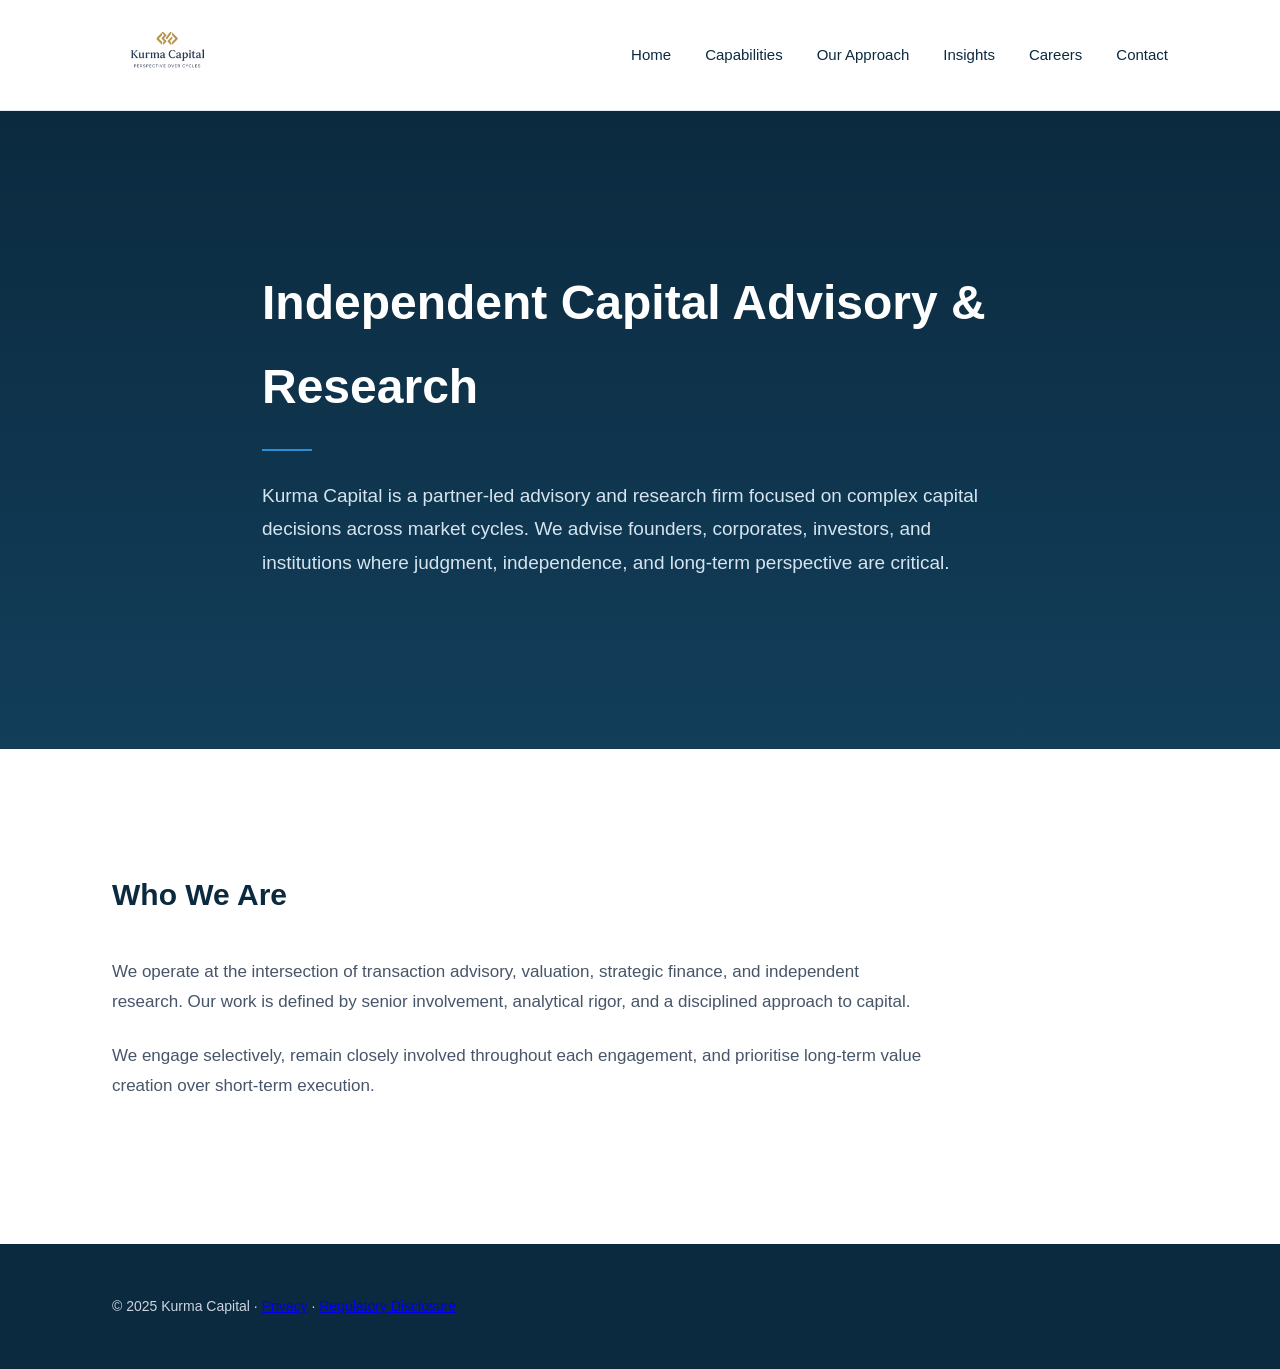
==== index.html @ 55369124 "Update index.html" ====
<!DOCTYPE html>
<html lang="en">
<head>
  <meta charset="UTF-8">
  <title>Kurma Capital | Perspective Over Cycles</title>
  <meta name="viewport" content="width=device-width, initial-scale=1">
  <meta name="description" content="Kurma Capital is an independent capital advisory and research firm focused on complex transactions, valuation, and long-term capital decisions.">
  <link rel="stylesheet" href="style-ib-blue.css">
</head>
<body>

<header>
  <div class="container navbar">
    <div class="logo">
      <img src="logo-primary.png" alt="Kurma Capital">
    </div>
    <nav>
      <a href="index.html">Home</a>
      <a href="capabilities.html">Capabilities</a>
      <a href="approach.html">Our Approach</a>
      <a href="insights.html">Insights</a>
      <a href="careers.html">Careers</a>
      <a href="contact.html">Contact</a>
    </nav>
  </div>
</header>

<section class="hero">
  <div class="container hero-inner">
    <h1>Independent Capital Advisory & Research</h1>
    <p>
      Kurma Capital is a partner-led advisory and research firm focused on complex
      capital decisions across market cycles. We advise founders, corporates,
      investors, and institutions where judgment, independence, and long-term
      perspective are critical.
    </p>
  </div>
</section>

<section>
  <div class="container">
    <h2 class="section-title">Who We Are</h2>
    <p class="section-text">
      We operate at the intersection of transaction advisory, valuation,
      strategic finance, and independent research. Our work is defined by senior
      involvement, analytical rigor, and a disciplined approach to capital.
    </p>
    <p class="section-text">
      We engage selectively, remain closely involved throughout each engagement,
      and prioritise long-term value creation over short-term execution.
    </p>
  </div>
</section>

<footer>
  <div class="container">
    © 2025 Kurma Capital · <a href="privacy.html">Privacy</a> ·
    <a href="regulatory.html">Regulatory Disclosure</a>
  </div>
</footer>

</body>
</html>
---- style-ib-blue.css ----
* {
  margin: 0;
  padding: 0;
  box-sizing: border-box;
}

:root {
  --navy: #0B2A3F;
  --navy-deep: #123E5A;
  --accent: #2C8FD6;
  --ink: #0F172A;
  --muted: #475569;
  --border: #E2E8F0;
  --white: #FFFFFF;
}

body {
  font-family: Inter, -apple-system, BlinkMacSystemFont, "Segoe UI", Arial, sans-serif;
  background: var(--white);
  color: var(--ink);
  line-height: 1.75;
  font-size: 16px;
}

.container {
  max-width: 1120px;
  margin: 0 auto;
  padding: 0 32px;
}

/* Header */
header {
  background: var(--white);
  border-bottom: 1px solid var(--border);
}

.navbar {
  display: flex;
  align-items: center;
  height: 110px;
}

.logo img {
  height: 64px;
  width: auto;
}

nav {
  margin-left: auto;
  display: flex;
  gap: 34px;
}

nav a {
  font-size: 15px;
  font-weight: 500;
  color: var(--navy);
  text-decoration: none;
}

nav a:hover {
  color: var(--accent);
}

/* Hero */
.hero {
  background: linear-gradient(180deg, var(--navy) 0%, var(--navy-deep) 100%);
  padding: 150px 0 170px;
}

.hero-inner {
  max-width: 820px;
}

.hero h1 {
  font-size: 48px;
  font-weight: 600;
  color: #fff;
  margin-bottom: 28px;
}

.hero h1::after {
  content: "";
  display: block;
  width: 50px;
  height: 2px;
  background: var(--accent);
  margin-top: 20px;
}

.hero p {
  font-size: 19px;
  color: #D6E4F0;
}

/* Sections */
section {
  padding: 120px 0;
}

.section-title {
  font-size: 30px;
  font-weight: 600;
  margin-bottom: 36px;
  color: var(--navy);
}

.section-text {
  max-width: 820px;
  font-size: 17px;
  color: var(--muted);
  margin-bottom: 24px;
}

/* Lists */
ul {
  margin: 20px 0 30px 20px;
}

li {
  margin-bottom: 10px;
  color: var(--muted);
}

/* Footer */
footer {
  background: var(--navy);
  color: #CBD5E1;
  padding: 50px 0;
  font-size: 14px;
}
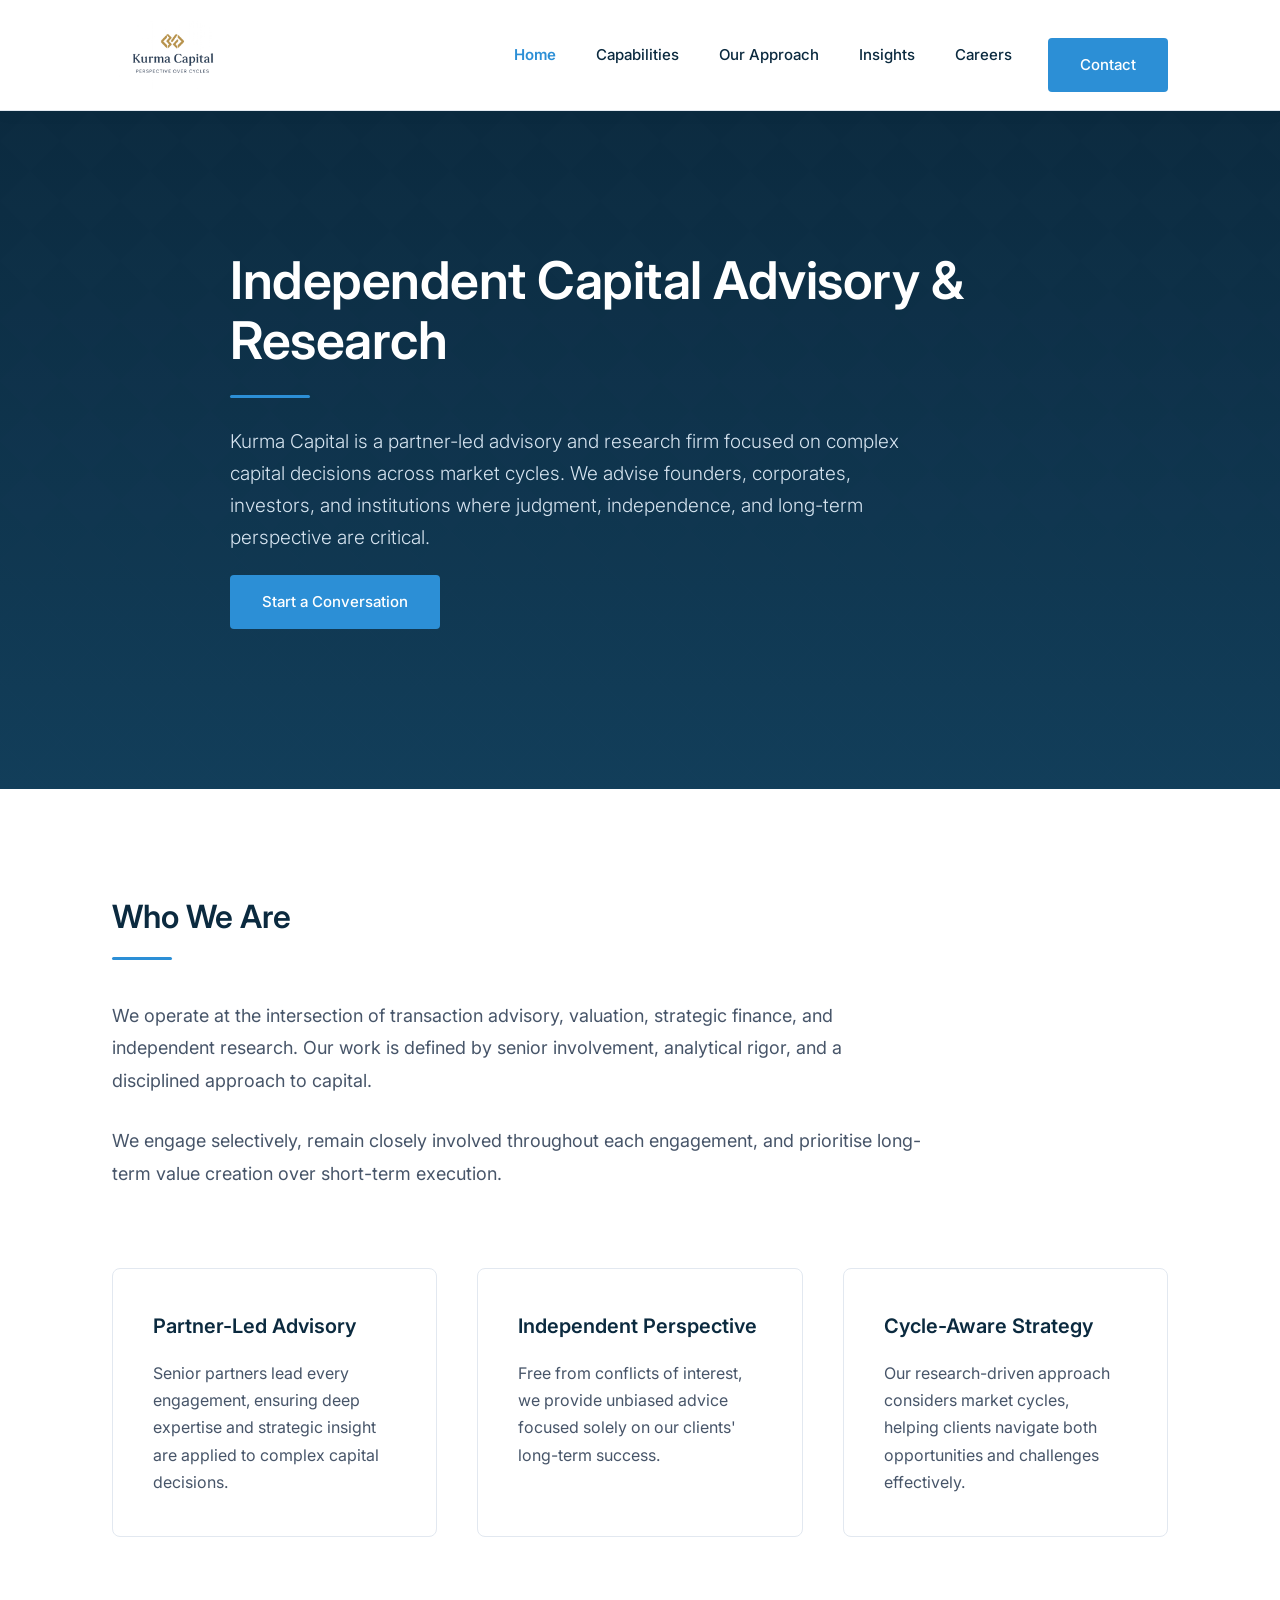
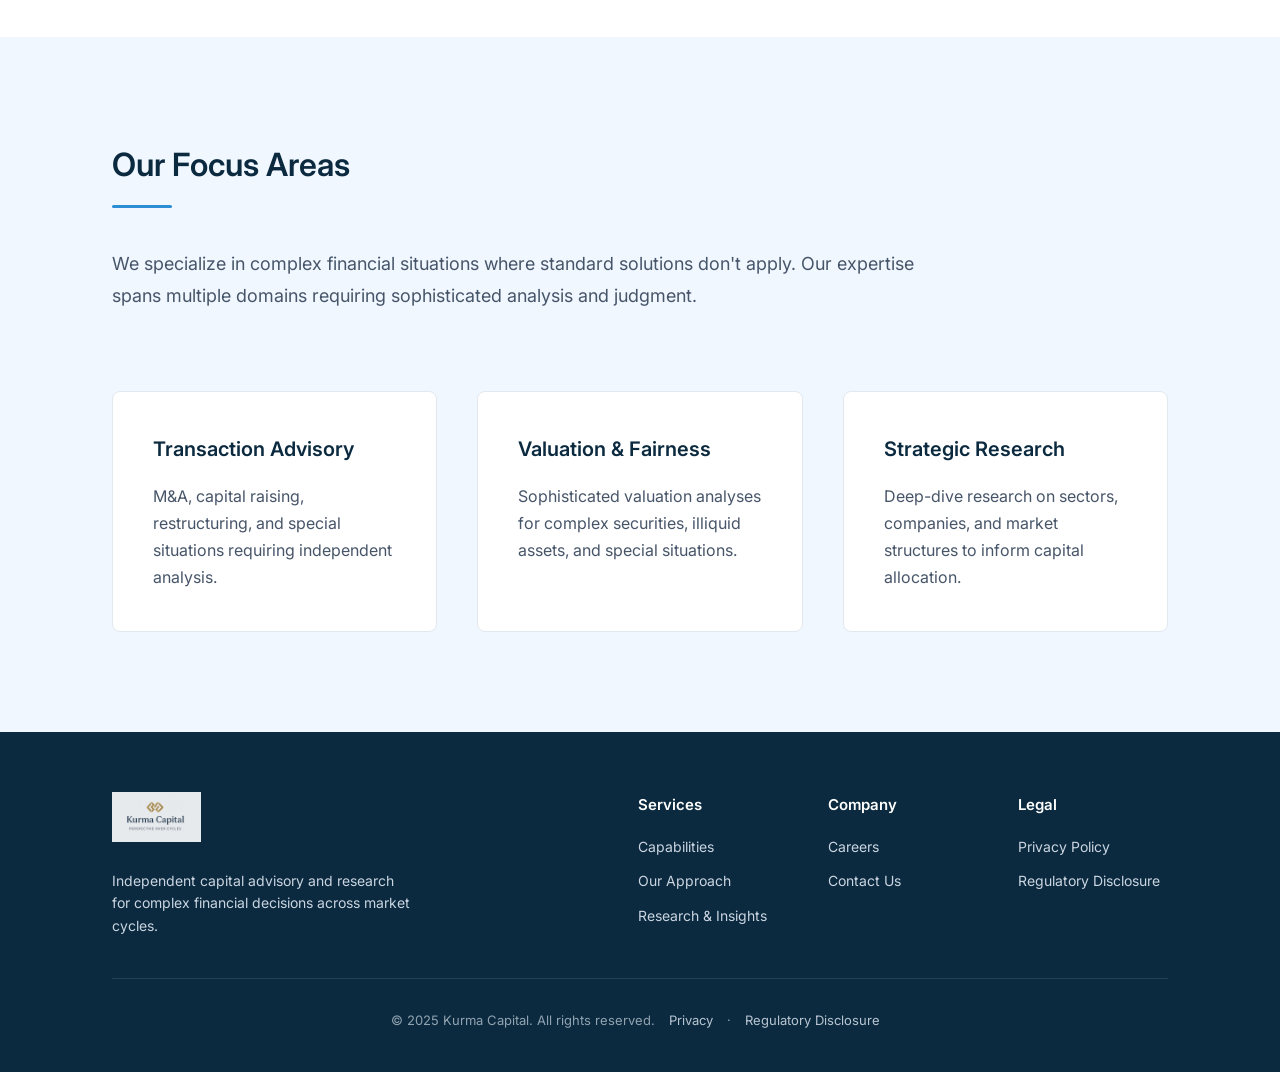
==== commit 6af8ee4e: "Update index.html" ====
--- a/index.html
+++ b/index.html
@@ -6,34 +6,42 @@
   <meta name="viewport" content="width=device-width, initial-scale=1">
   <meta name="description" content="Kurma Capital is an independent capital advisory and research firm focused on complex transactions, valuation, and long-term capital decisions.">
   <link rel="stylesheet" href="style-ib-blue.css">
+  <link rel="preconnect" href="https://fonts.googleapis.com">
+  <link rel="preconnect" href="https://fonts.gstatic.com" crossorigin>
+  <link href="https://fonts.googleapis.com/css2?family=Inter:wght@300;400;500;600;700&display=swap" rel="stylesheet">
 </head>
 <body>
 
 <header>
-  <div class="container navbar">
-    <div class="logo">
-      <img src="logo-primary.png" alt="Kurma Capital">
+  <div class="container">
+    <div class="navbar">
+      <div class="logo">
+        <img src="logo-primary.png" alt="Kurma Capital">
+      </div>
+      <nav>
+        <a href="index.html">Home</a>
+        <a href="capabilities.html">Capabilities</a>
+        <a href="approach.html">Our Approach</a>
+        <a href="insights.html">Insights</a>
+        <a href="careers.html">Careers</a>
+        <a href="contact.html" class="cta-button">Contact</a>
+      </nav>
     </div>
-    <nav>
-      <a href="index.html">Home</a>
-      <a href="capabilities.html">Capabilities</a>
-      <a href="approach.html">Our Approach</a>
-      <a href="insights.html">Insights</a>
-      <a href="careers.html">Careers</a>
-      <a href="contact.html">Contact</a>
-    </nav>
   </div>
 </header>
 
 <section class="hero">
-  <div class="container hero-inner">
-    <h1>Independent Capital Advisory & Research</h1>
-    <p>
-      Kurma Capital is a partner-led advisory and research firm focused on complex
-      capital decisions across market cycles. We advise founders, corporates,
-      investors, and institutions where judgment, independence, and long-term
-      perspective are critical.
-    </p>
+  <div class="container">
+    <div class="hero-inner">
+      <h1>Independent Capital Advisory & Research</h1>
+      <p>
+        Kurma Capital is a partner-led advisory and research firm focused on complex
+        capital decisions across market cycles. We advise founders, corporates,
+        investors, and institutions where judgment, independence, and long-term
+        perspective are critical.
+      </p>
+      <a href="contact.html" class="cta-button">Start a Conversation</a>
+    </div>
   </div>
 </section>
 
@@ -49,13 +57,90 @@
       We engage selectively, remain closely involved throughout each engagement,
       and prioritise long-term value creation over short-term execution.
     </p>
+    
+    <div class="who-we-are-grid">
+      <div class="who-card">
+        <h3>Partner-Led Advisory</h3>
+        <p>Senior partners lead every engagement, ensuring deep expertise and strategic insight are applied to complex capital decisions.</p>
+      </div>
+      
+      <div class="who-card">
+        <h3>Independent Perspective</h3>
+        <p>Free from conflicts of interest, we provide unbiased advice focused solely on our clients' long-term success.</p>
+      </div>
+      
+      <div class="who-card">
+        <h3>Cycle-Aware Strategy</h3>
+        <p>Our research-driven approach considers market cycles, helping clients navigate both opportunities and challenges effectively.</p>
+      </div>
+    </div>
+  </div>
+</section>
+
+<section>
+  <div class="container">
+    <h2 class="section-title">Our Focus Areas</h2>
+    <p class="section-text">
+      We specialize in complex financial situations where standard solutions don't apply. 
+      Our expertise spans multiple domains requiring sophisticated analysis and judgment.
+    </p>
+    
+    <div class="who-we-are-grid">
+      <div class="who-card">
+        <h3>Transaction Advisory</h3>
+        <p>M&A, capital raising, restructuring, and special situations requiring independent analysis.</p>
+      </div>
+      
+      <div class="who-card">
+        <h3>Valuation & Fairness</h3>
+        <p>Sophisticated valuation analyses for complex securities, illiquid assets, and special situations.</p>
+      </div>
+      
+      <div class="who-card">
+        <h3>Strategic Research</h3>
+        <p>Deep-dive research on sectors, companies, and market structures to inform capital allocation.</p>
+      </div>
+    </div>
   </div>
 </section>
 
 <footer>
   <div class="container">
-    © 2025 Kurma Capital · <a href="privacy.html">Privacy</a> ·
-    <a href="regulatory.html">Regulatory Disclosure</a>
+    <div class="footer-main">
+      <div>
+        <img src="logo-primary.png" alt="Kurma Capital" class="footer-logo">
+        <p style="color: #CBD5E1; max-width: 300px; font-size: 14px; line-height: 1.6;">
+          Independent capital advisory and research for complex financial decisions across market cycles.
+        </p>
+      </div>
+      
+      <div class="footer-links">
+        <div class="footer-column">
+          <h4>Services</h4>
+          <a href="capabilities.html">Capabilities</a>
+          <a href="approach.html">Our Approach</a>
+          <a href="insights.html">Research & Insights</a>
+        </div>
+        
+        <div class="footer-column">
+          <h4>Company</h4>
+          <a href="careers.html">Careers</a>
+          <a href="contact.html">Contact Us</a>
+        </div>
+        
+        <div class="footer-column">
+          <h4>Legal</h4>
+          <a href="privacy.html">Privacy Policy</a>
+          <a href="regulatory.html">Regulatory Disclosure</a>
+        </div>
+      </div>
+    </div>
+    
+    <div class="footer-bottom">
+      © 2025 Kurma Capital. All rights reserved. 
+      <a href="privacy.html">Privacy</a> ·
+      <a href="regulatory.html">Regulatory Disclosure</a>
+    </div>
   </div>
 </footer>
 
--- a/style-ib-blue.css
+++ b/style-ib-blue.css
@@ -12,6 +12,7 @@
   --muted: #475569;
   --border: #E2E8F0;
   --white: #FFFFFF;
+  --light-blue: #F0F7FF;
 }
 
 body {
@@ -20,35 +21,63 @@
   color: var(--ink);
   line-height: 1.75;
   font-size: 16px;
-}
-
+  min-height: 100vh;
+  display: flex;
+  flex-direction: column;
+}
+
+/* FIXED: Main container alignment */
 .container {
   max-width: 1120px;
   margin: 0 auto;
   padding: 0 32px;
-}
-
-/* Header */
+  width: 100%;
+}
+
+/* FIXED: Header with proper alignment */
 header {
   background: var(--white);
   border-bottom: 1px solid var(--border);
+  position: sticky;
+  top: 0;
+  z-index: 100;
+  box-shadow: 0 2px 15px rgba(11, 42, 63, 0.05);
 }
 
 .navbar {
   display: flex;
   align-items: center;
+  justify-content: space-between;
   height: 110px;
+  width: 100%;
+  gap: 30px;
+}
+
+/* FIXED: Logo size - made larger and centered */
+.logo {
+  display: flex;
+  align-items: center;
 }
 
 .logo img {
-  height: 64px;
+  height: 70px; /* Increased from 64px */
   width: auto;
-}
-
+  max-width: 250px;
+  display: block;
+  transition: transform 0.3s ease;
+}
+
+.logo img:hover {
+  transform: scale(1.03);
+}
+
+/* FIXED: Navigation alignment */
 nav {
-  margin-left: auto;
-  display: flex;
-  gap: 34px;
+  display: flex;
+  align-items: center;
+  gap: 32px;
+  flex-wrap: wrap;
+  justify-content: flex-end;
 }
 
 nav a {
@@ -56,76 +85,348 @@
   font-weight: 500;
   color: var(--navy);
   text-decoration: none;
+  position: relative;
+  padding: 8px 4px;
+  white-space: nowrap;
+  transition: color 0.3s ease;
 }
 
 nav a:hover {
   color: var(--accent);
 }
 
-/* Hero */
+/* Professional underline effect */
+nav a::after {
+  content: '';
+  position: absolute;
+  width: 0;
+  height: 2px;
+  bottom: 0;
+  left: 0;
+  background-color: var(--accent);
+  transition: width 0.3s cubic-bezier(0.4, 0, 0.2, 1);
+}
+
+nav a:hover::after {
+  width: 100%;
+}
+
+/* Highlight current page */
+nav a[href="index.html"] {
+  color: var(--accent);
+  font-weight: 600;
+}
+
+/* FIXED: Hero section with better alignment */
 .hero {
   background: linear-gradient(180deg, var(--navy) 0%, var(--navy-deep) 100%);
-  padding: 150px 0 170px;
+  padding: 140px 0 160px;
+  display: flex;
+  align-items: center;
+  position: relative;
+  overflow: hidden;
+}
+
+.hero::before {
+  content: '';
+  position: absolute;
+  top: 0;
+  left: 0;
+  right: 0;
+  bottom: 0;
+  background: url('data:image/svg+xml,<svg width="60" height="60" viewBox="0 0 60 60" xmlns="http://www.w3.org/2000/svg"><path d="M0 0h60v60H0z" fill="none"/><path d="M30 0l30 30-30 30L0 30z" fill="%23123E5A" fill-opacity="0.03"/></svg>');
 }
 
 .hero-inner {
   max-width: 820px;
+  width: 100%;
+  margin: 0 auto;
+  position: relative;
+  z-index: 1;
 }
 
 .hero h1 {
-  font-size: 48px;
+  font-size: 52px;
   font-weight: 600;
   color: #fff;
   margin-bottom: 28px;
+  line-height: 1.15;
+  letter-spacing: -0.5px;
 }
 
 .hero h1::after {
   content: "";
   display: block;
-  width: 50px;
-  height: 2px;
+  width: 80px;
+  height: 3px;
   background: var(--accent);
-  margin-top: 20px;
+  margin-top: 24px;
+  border-radius: 2px;
 }
 
 .hero p {
   font-size: 19px;
   color: #D6E4F0;
-}
-
-/* Sections */
+  max-width: 700px;
+  line-height: 1.7;
+  font-weight: 300;
+}
+
+/* FIXED: Main content sections */
 section {
-  padding: 120px 0;
+  padding: 100px 0;
+  width: 100%;
+}
+
+section:nth-child(even) {
+  background-color: var(--light-blue);
+}
+
+section > .container {
+  display: flex;
+  flex-direction: column;
 }
 
 .section-title {
-  font-size: 30px;
+  font-size: 32px;
   font-weight: 600;
-  margin-bottom: 36px;
+  margin-bottom: 40px;
   color: var(--navy);
+  width: 100%;
+  position: relative;
+  padding-bottom: 15px;
+}
+
+.section-title::after {
+  content: '';
+  position: absolute;
+  left: 0;
+  bottom: 0;
+  width: 60px;
+  height: 3px;
+  background: var(--accent);
+  border-radius: 2px;
 }
 
 .section-text {
   max-width: 820px;
-  font-size: 17px;
+  font-size: 18px;
   color: var(--muted);
-  margin-bottom: 24px;
-}
-
-/* Lists */
-ul {
-  margin: 20px 0 30px 20px;
-}
-
-li {
-  margin-bottom: 10px;
+  margin-bottom: 28px;
+  width: 100%;
+  line-height: 1.8;
+}
+
+/* FIXED: Who We Are section enhancements */
+.who-we-are-grid {
+  display: grid;
+  grid-template-columns: repeat(auto-fit, minmax(300px, 1fr));
+  gap: 40px;
+  margin-top: 50px;
+}
+
+.who-card {
+  background: var(--white);
+  border-radius: 8px;
+  padding: 40px;
+  border: 1px solid var(--border);
+  transition: all 0.3s ease;
+}
+
+.who-card:hover {
+  transform: translateY(-5px);
+  box-shadow: 0 15px 35px rgba(11, 42, 63, 0.08);
+  border-color: var(--accent);
+}
+
+.who-card h3 {
+  font-size: 20px;
+  color: var(--navy);
+  margin-bottom: 16px;
+  font-weight: 600;
+}
+
+.who-card p {
   color: var(--muted);
-}
-
-/* Footer */
+  line-height: 1.7;
+}
+
+/* FIXED: Footer with professional layout */
 footer {
   background: var(--navy);
   color: #CBD5E1;
-  padding: 50px 0;
+  padding: 60px 0 40px;
   font-size: 14px;
-}
+  margin-top: auto;
+}
+
+footer .container {
+  display: flex;
+  flex-direction: column;
+  gap: 30px;
+}
+
+.footer-main {
+  display: flex;
+  justify-content: space-between;
+  align-items: flex-start;
+  flex-wrap: wrap;
+  gap: 40px;
+  padding-bottom: 40px;
+  border-bottom: 1px solid rgba(255, 255, 255, 0.1);
+}
+
+.footer-logo {
+  height: 50px;
+  margin-bottom: 20px;
+  opacity: 0.9;
+}
+
+.footer-links {
+  display: flex;
+  gap: 40px;
+  flex-wrap: wrap;
+}
+
+.footer-column {
+  display: flex;
+  flex-direction: column;
+  min-width: 150px;
+}
+
+.footer-column h4 {
+  color: var(--white);
+  margin-bottom: 16px;
+  font-size: 15px;
+  font-weight: 600;
+}
+
+.footer-column a {
+  color: #CBD5E1;
+  text-decoration: none;
+  margin-bottom: 10px;
+  transition: color 0.3s ease;
+  font-size: 14px;
+}
+
+.footer-column a:hover {
+  color: var(--accent);
+}
+
+.footer-bottom {
+  text-align: center;
+  color: rgba(203, 213, 225, 0.7);
+  font-size: 13px;
+}
+
+.footer-bottom a {
+  color: rgba(203, 213, 225, 0.9);
+  text-decoration: none;
+  margin: 0 10px;
+  transition: color 0.3s ease;
+}
+
+.footer-bottom a:hover {
+  color: var(--accent);
+}
+
+/* Professional button style */
+.cta-button {
+  display: inline-block;
+  padding: 14px 32px;
+  background: var(--accent);
+  color: var(--white);
+  text-decoration: none;
+  border-radius: 4px;
+  font-weight: 500;
+  font-size: 15px;
+  transition: all 0.3s ease;
+  border: none;
+  cursor: pointer;
+  margin-top: 20px;
+}
+
+.cta-button:hover {
+  background: var(--navy-deep);
+  transform: translateY(-2px);
+  box-shadow: 0 10px 25px rgba(44, 143, 214, 0.25);
+}
+
+/* FIXED: Mobile responsiveness */
+@media (max-width: 768px) {
+  .navbar {
+    height: auto;
+    padding: 25px 0;
+    flex-direction: column;
+    gap: 25px;
+    text-align: center;
+  }
+  
+  .logo img {
+    height: 60px;
+  }
+  
+  nav {
+    justify-content: center;
+    gap: 20px;
+    margin-left: 0;
+  }
+  
+  nav a {
+    font-size: 14px;
+    padding: 6px 3px;
+  }
+  
+  .hero {
+    padding: 100px 0 120px;
+  }
+  
+  .hero h1 {
+    font-size: 36px;
+  }
+  
+  .hero p {
+    font-size: 17px;
+  }
+  
+  section {
+    padding: 70px 0;
+  }
+  
+  .container {
+    padding: 0 24px;
+  }
+  
+  .section-title {
+    font-size: 28px;
+  }
+  
+  .footer-main {
+    flex-direction: column;
+    gap: 30px;
+  }
+  
+  .footer-links {
+    justify-content: space-between;
+    width: 100%;
+  }
+}
+
+@media (max-width: 480px) {
+  .who-we-are-grid {
+    grid-template-columns: 1fr;
+    gap: 30px;
+  }
+  
+  .who-card {
+    padding: 30px;
+  }
+  
+  nav {
+    gap: 15px;
+  }
+  
+  nav a {
+    font-size: 13px;
+  }
+}
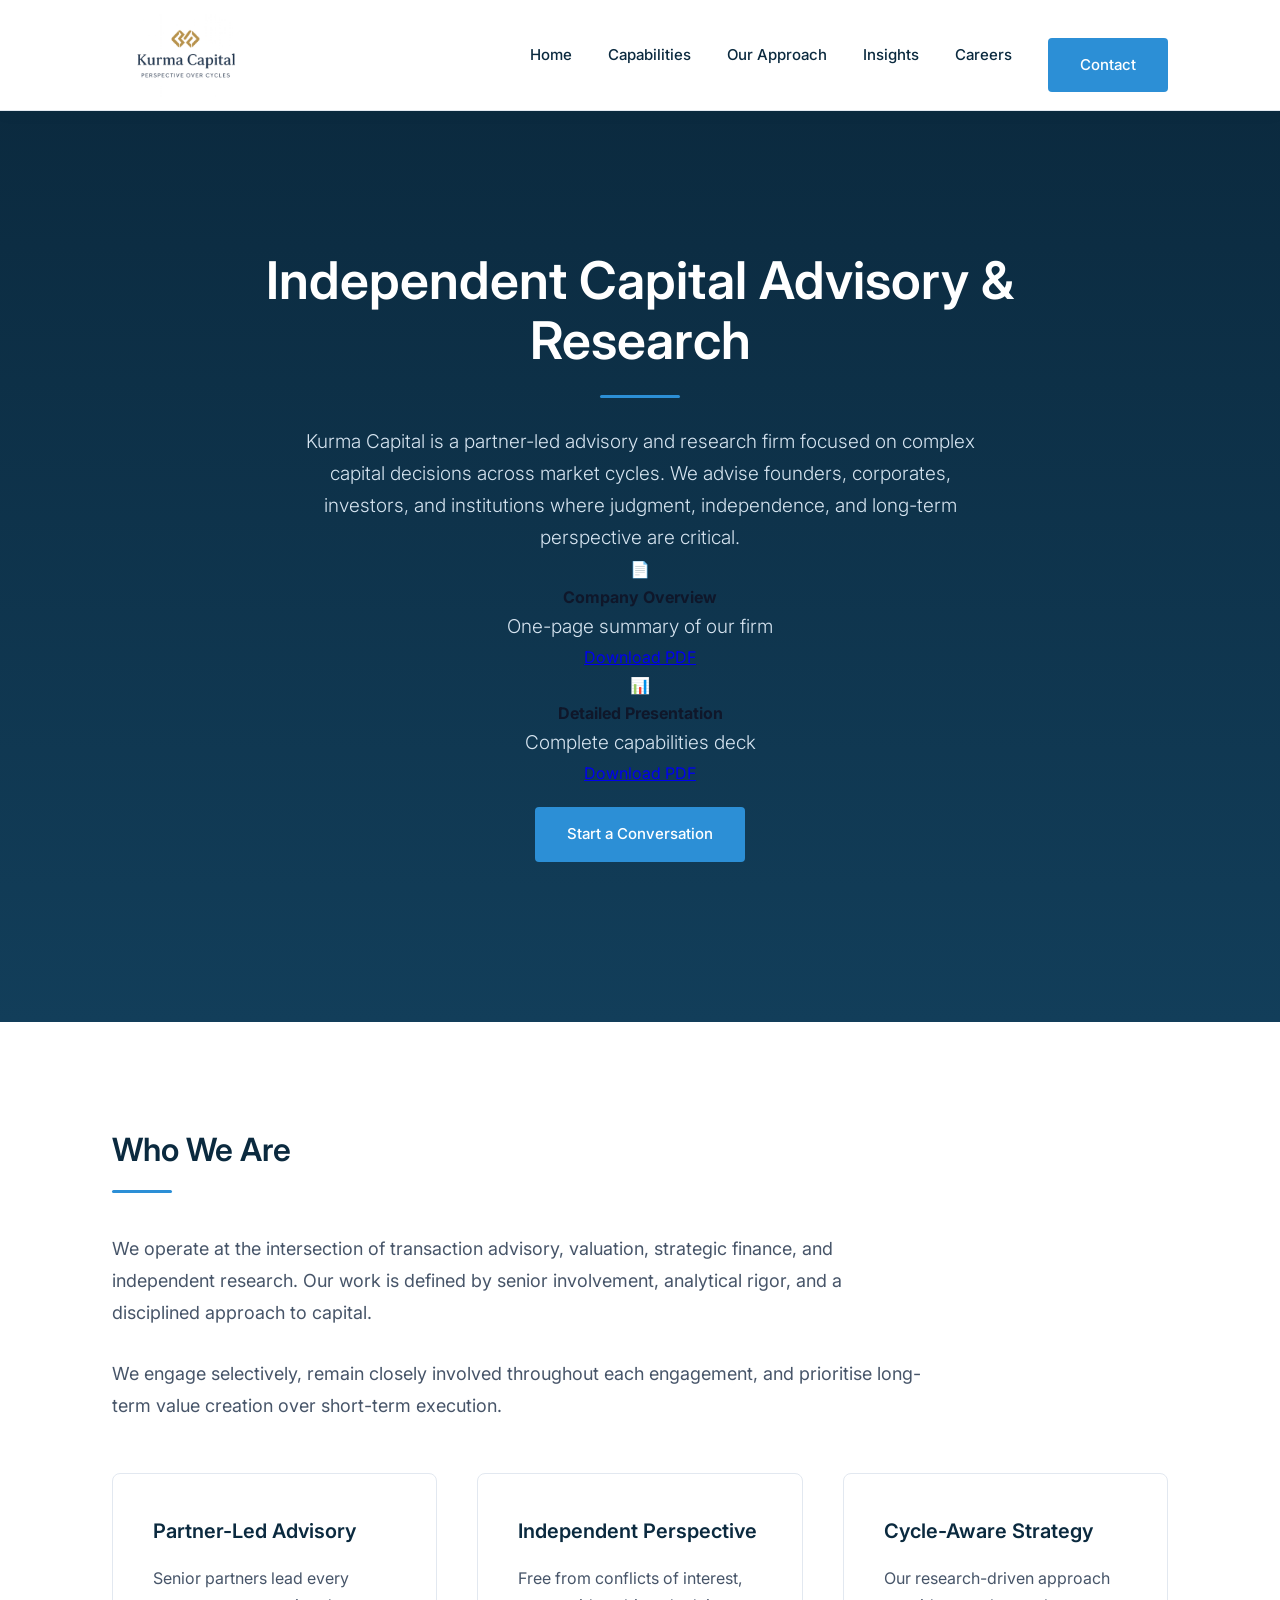
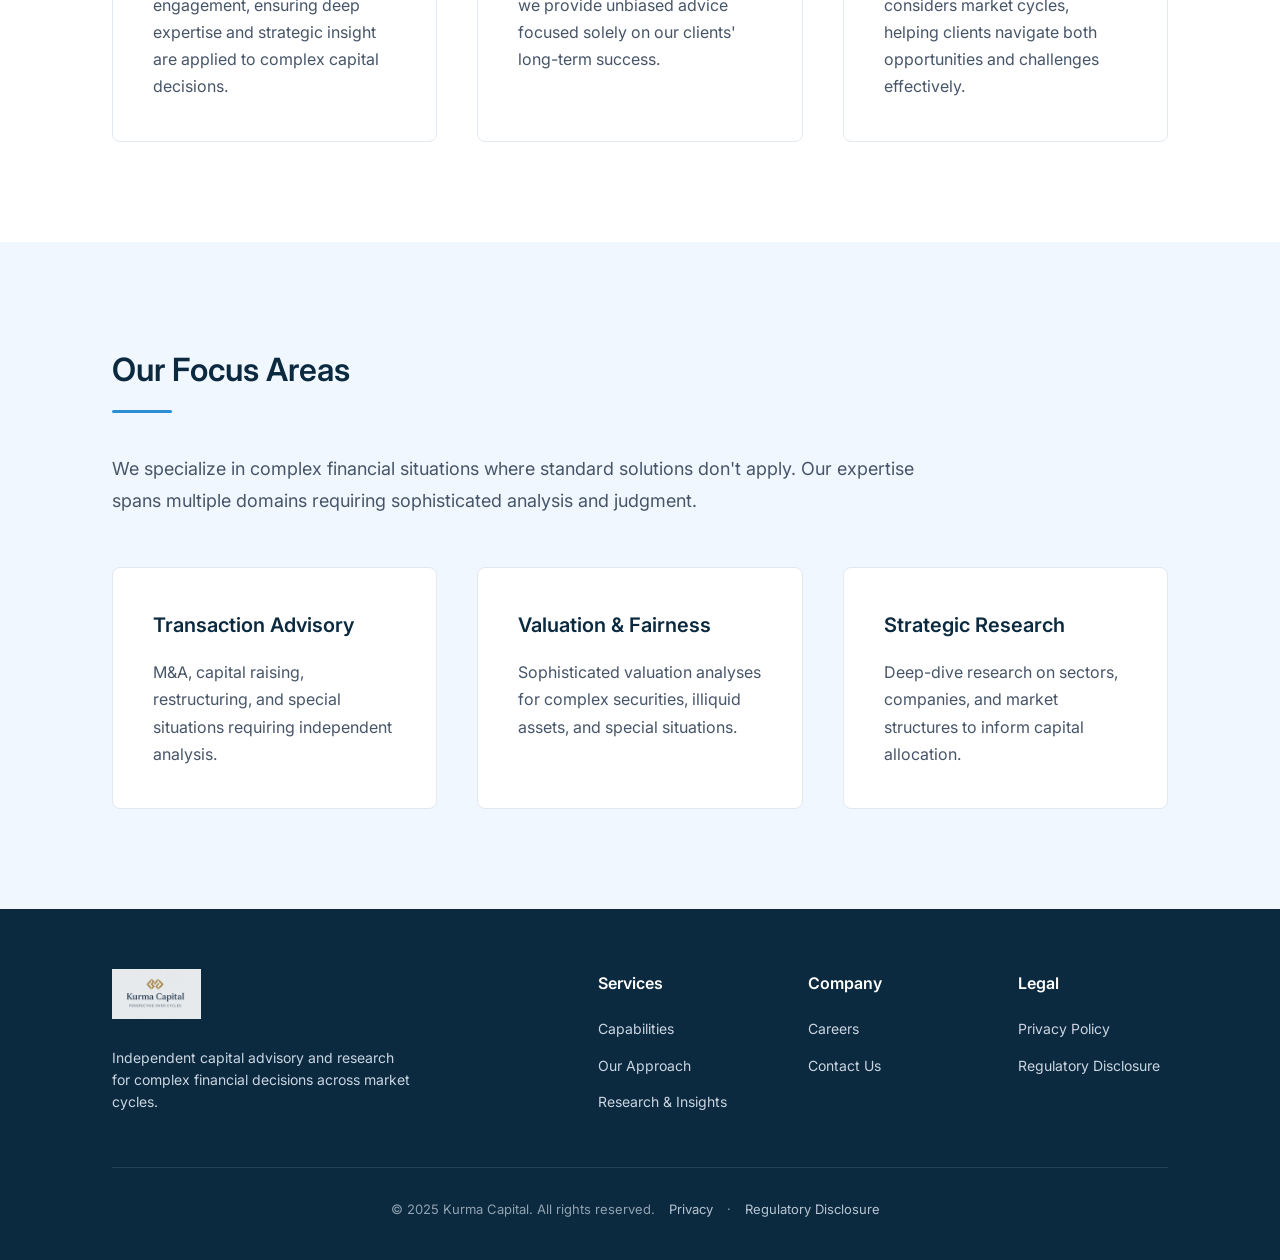
==== commit 46e26637: "Update index.html" ====
--- a/index.html
+++ b/index.html
@@ -40,6 +40,26 @@
         investors, and institutions where judgment, independence, and long-term
         perspective are critical.
       </p>
+      <!-- PDF Downloads Section -->
+      <div class="pdf-downloads">
+        <div class="pdf-item">
+          <div class="pdf-icon">📄</div>
+          <div class="pdf-info">
+            <h4>Company Overview</h4>
+            <p>One-page summary of our firm</p>
+            <a href="KurmaCapital_Omegaper.pdf" class="pdf-link" download>Download PDF</a>
+          </div>
+        </div>
+        <div class="pdf-item">
+          <div class="pdf-icon">📊</div>
+          <div class="pdf-info">
+            <h4>Detailed Presentation</h4>
+            <p>Complete capabilities deck</p>
+            <a href="Kurma_Capital_Perspective_Over_Cycles.pdf" class="pdf-link" download>Download PDF</a>
+          </div>
+        </div>
+      </div>
+      
       <a href="contact.html" class="cta-button">Start a Conversation</a>
     </div>
   </div>
--- a/style-ib-blue.css
+++ b/style-ib-blue.css
@@ -26,7 +26,7 @@
   flex-direction: column;
 }
 
-/* FIXED: Main container alignment */
+/* Main container */
 .container {
   max-width: 1120px;
   margin: 0 auto;
@@ -34,7 +34,7 @@
   width: 100%;
 }
 
-/* FIXED: Header with proper alignment */
+/* HEADER - FIXED ALIGNMENT & LARGER LOGO */
 header {
   background: var(--white);
   border-bottom: 1px solid var(--border);
@@ -50,34 +50,21 @@
   justify-content: space-between;
   height: 110px;
   width: 100%;
-  gap: 30px;
-}
-
-/* FIXED: Logo size - made larger and centered */
-.logo {
-  display: flex;
-  align-items: center;
-}
-
+}
+
+/* LARGER LOGO - 85px height */
 .logo img {
-  height: 70px; /* Increased from 64px */
+  height: 85px;
   width: auto;
-  max-width: 250px;
+  max-width: 280px;
   display: block;
-  transition: transform 0.3s ease;
-}
-
-.logo img:hover {
-  transform: scale(1.03);
-}
-
-/* FIXED: Navigation alignment */
+}
+
+/* Navigation */
 nav {
   display: flex;
   align-items: center;
-  gap: 32px;
-  flex-wrap: wrap;
-  justify-content: flex-end;
+  gap: 36px;
 }
 
 nav a {
@@ -86,8 +73,7 @@
   color: var(--navy);
   text-decoration: none;
   position: relative;
-  padding: 8px 4px;
-  white-space: nowrap;
+  padding: 8px 0;
   transition: color 0.3s ease;
 }
 
@@ -95,54 +81,50 @@
   color: var(--accent);
 }
 
-/* Professional underline effect */
-nav a::after {
+/* Active page indicator */
+nav a.active {
+  color: var(--accent);
+  font-weight: 600;
+}
+
+nav a.active::after {
   content: '';
   position: absolute;
-  width: 0;
+  width: 100%;
   height: 2px;
   bottom: 0;
   left: 0;
   background-color: var(--accent);
-  transition: width 0.3s cubic-bezier(0.4, 0, 0.2, 1);
-}
-
-nav a:hover::after {
-  width: 100%;
-}
-
-/* Highlight current page */
-nav a[href="index.html"] {
-  color: var(--accent);
-  font-weight: 600;
-}
-
-/* FIXED: Hero section with better alignment */
+}
+
+/* Professional contact button */
+.contact-btn {
+  background: var(--accent);
+  color: white !important;
+  padding: 10px 24px;
+  border-radius: 4px;
+  font-weight: 500;
+  transition: all 0.3s ease;
+  text-decoration: none;
+  display: inline-block;
+}
+
+.contact-btn:hover {
+  background: var(--navy-deep);
+  transform: translateY(-2px);
+  box-shadow: 0 4px 12px rgba(44, 143, 214, 0.3);
+}
+
+/* HERO SECTION */
 .hero {
   background: linear-gradient(180deg, var(--navy) 0%, var(--navy-deep) 100%);
   padding: 140px 0 160px;
-  display: flex;
-  align-items: center;
-  position: relative;
-  overflow: hidden;
-}
-
-.hero::before {
-  content: '';
-  position: absolute;
-  top: 0;
-  left: 0;
-  right: 0;
-  bottom: 0;
-  background: url('data:image/svg+xml,<svg width="60" height="60" viewBox="0 0 60 60" xmlns="http://www.w3.org/2000/svg"><path d="M0 0h60v60H0z" fill="none"/><path d="M30 0l30 30-30 30L0 30z" fill="%23123E5A" fill-opacity="0.03"/></svg>');
+  text-align: center;
 }
 
 .hero-inner {
   max-width: 820px;
-  width: 100%;
   margin: 0 auto;
-  position: relative;
-  z-index: 1;
 }
 
 .hero h1 {
@@ -151,7 +133,6 @@
   color: #fff;
   margin-bottom: 28px;
   line-height: 1.15;
-  letter-spacing: -0.5px;
 }
 
 .hero h1::after {
@@ -160,7 +141,7 @@
   width: 80px;
   height: 3px;
   background: var(--accent);
-  margin-top: 24px;
+  margin: 24px auto 0;
   border-radius: 2px;
 }
 
@@ -168,11 +149,12 @@
   font-size: 19px;
   color: #D6E4F0;
   max-width: 700px;
+  margin: 0 auto;
   line-height: 1.7;
   font-weight: 300;
 }
 
-/* FIXED: Main content sections */
+/* MAIN CONTENT SECTIONS */
 section {
   padding: 100px 0;
   width: 100%;
@@ -182,17 +164,12 @@
   background-color: var(--light-blue);
 }
 
-section > .container {
-  display: flex;
-  flex-direction: column;
-}
-
+/* Section titles */
 .section-title {
   font-size: 32px;
   font-weight: 600;
   margin-bottom: 40px;
   color: var(--navy);
-  width: 100%;
   position: relative;
   padding-bottom: 15px;
 }
@@ -208,16 +185,113 @@
   border-radius: 2px;
 }
 
+/* Section text */
 .section-text {
   max-width: 820px;
   font-size: 18px;
   color: var(--muted);
   margin-bottom: 28px;
-  width: 100%;
   line-height: 1.8;
 }
 
-/* FIXED: Who We Are section enhancements */
+/* CAPABILITIES PAGE - FIXED LAYOUT */
+.intro-text {
+  max-width: 820px;
+  margin: 0 auto 80px;
+  text-align: center;
+  font-size: 18px;
+  color: var(--muted);
+  line-height: 1.8;
+}
+
+.capability-section {
+  margin-bottom: 80px;
+  padding-bottom: 60px;
+  border-bottom: 1px solid var(--border);
+}
+
+.capability-section:last-child {
+  border-bottom: none;
+  margin-bottom: 40px;
+  padding-bottom: 0;
+}
+
+.capability-header {
+  display: flex;
+  align-items: center;
+  gap: 24px;
+  margin-bottom: 30px;
+}
+
+.capability-number {
+  font-size: 24px;
+  font-weight: 600;
+  color: var(--accent);
+  background: var(--light-blue);
+  width: 60px;
+  height: 60px;
+  display: flex;
+  align-items: center;
+  justify-content: center;
+  border-radius: 8px;
+  flex-shrink: 0;
+}
+
+.capability-header h2 {
+  font-size: 32px;
+  color: var(--navy);
+  font-weight: 600;
+  margin: 0;
+}
+
+.capability-description {
+  font-size: 18px;
+  color: var(--muted);
+  line-height: 1.8;
+  margin-bottom: 40px;
+  max-width: 820px;
+}
+
+/* FIXED: Capability items - no grid, simple flex */
+.capability-items {
+  max-width: 900px;
+}
+
+.capability-item {
+  display: flex;
+  align-items: flex-start;
+  gap: 16px;
+  padding: 18px;
+  margin-bottom: 12px;
+  background: var(--white);
+  border: 1px solid var(--border);
+  border-radius: 6px;
+  transition: all 0.3s ease;
+}
+
+.capability-item:hover {
+  border-color: var(--accent);
+  transform: translateX(5px);
+  box-shadow: 0 4px 15px rgba(11, 42, 63, 0.08);
+}
+
+.item-icon {
+  color: var(--accent);
+  font-size: 20px;
+  font-weight: 600;
+  margin-top: 2px;
+  flex-shrink: 0;
+  min-width: 24px;
+}
+
+.item-text {
+  color: var(--ink);
+  font-size: 16px;
+  line-height: 1.6;
+  margin: 0;
+}
+
+/* Homepage cards */
 .who-we-are-grid {
   display: grid;
   grid-template-columns: repeat(auto-fit, minmax(300px, 1fr));
@@ -251,86 +325,7 @@
   line-height: 1.7;
 }
 
-/* FIXED: Footer with professional layout */
-footer {
-  background: var(--navy);
-  color: #CBD5E1;
-  padding: 60px 0 40px;
-  font-size: 14px;
-  margin-top: auto;
-}
-
-footer .container {
-  display: flex;
-  flex-direction: column;
-  gap: 30px;
-}
-
-.footer-main {
-  display: flex;
-  justify-content: space-between;
-  align-items: flex-start;
-  flex-wrap: wrap;
-  gap: 40px;
-  padding-bottom: 40px;
-  border-bottom: 1px solid rgba(255, 255, 255, 0.1);
-}
-
-.footer-logo {
-  height: 50px;
-  margin-bottom: 20px;
-  opacity: 0.9;
-}
-
-.footer-links {
-  display: flex;
-  gap: 40px;
-  flex-wrap: wrap;
-}
-
-.footer-column {
-  display: flex;
-  flex-direction: column;
-  min-width: 150px;
-}
-
-.footer-column h4 {
-  color: var(--white);
-  margin-bottom: 16px;
-  font-size: 15px;
-  font-weight: 600;
-}
-
-.footer-column a {
-  color: #CBD5E1;
-  text-decoration: none;
-  margin-bottom: 10px;
-  transition: color 0.3s ease;
-  font-size: 14px;
-}
-
-.footer-column a:hover {
-  color: var(--accent);
-}
-
-.footer-bottom {
-  text-align: center;
-  color: rgba(203, 213, 225, 0.7);
-  font-size: 13px;
-}
-
-.footer-bottom a {
-  color: rgba(203, 213, 225, 0.9);
-  text-decoration: none;
-  margin: 0 10px;
-  transition: color 0.3s ease;
-}
-
-.footer-bottom a:hover {
-  color: var(--accent);
-}
-
-/* Professional button style */
+/* Buttons */
 .cta-button {
   display: inline-block;
   padding: 14px 32px;
@@ -352,29 +347,119 @@
   box-shadow: 0 10px 25px rgba(44, 143, 214, 0.25);
 }
 
-/* FIXED: Mobile responsiveness */
+/* FOOTER */
+footer {
+  background: var(--navy);
+  color: #CBD5E1;
+  padding: 60px 0 40px;
+  font-size: 14px;
+  margin-top: auto;
+}
+
+.footer-main {
+  display: flex;
+  justify-content: space-between;
+  align-items: flex-start;
+  flex-wrap: wrap;
+  gap: 60px;
+  padding-bottom: 40px;
+  border-bottom: 1px solid rgba(255, 255, 255, 0.1);
+  margin-bottom: 30px;
+}
+
+.footer-logo {
+  height: 50px;
+  margin-bottom: 20px;
+  opacity: 0.9;
+}
+
+.footer-links {
+  display: flex;
+  gap: 60px;
+  flex-wrap: wrap;
+}
+
+.footer-column {
+  display: flex;
+  flex-direction: column;
+  min-width: 150px;
+}
+
+.footer-column h4 {
+  color: var(--white);
+  margin-bottom: 20px;
+  font-size: 16px;
+  font-weight: 600;
+}
+
+.footer-column a {
+  color: #CBD5E1;
+  text-decoration: none;
+  margin-bottom: 12px;
+  transition: color 0.3s ease;
+  font-size: 14px;
+}
+
+.footer-column a:hover {
+  color: var(--accent);
+}
+
+.footer-bottom {
+  text-align: center;
+  color: rgba(203, 213, 225, 0.7);
+  font-size: 13px;
+}
+
+.footer-bottom a {
+  color: rgba(203, 213, 225, 0.9);
+  text-decoration: none;
+  margin: 0 10px;
+  transition: color 0.3s ease;
+}
+
+.footer-bottom a:hover {
+  color: var(--accent);
+}
+
+/* Lists styling - SIMPLIFIED */
+ul {
+  margin: 20px 0 30px 20px;
+  max-width: 820px;
+}
+
+li {
+  margin-bottom: 10px;
+  color: var(--muted);
+  padding-left: 5px;
+}
+
+/* RESPONSIVE DESIGN */
+@media (max-width: 1024px) {
+  .container {
+    padding: 0 24px;
+  }
+}
+
 @media (max-width: 768px) {
   .navbar {
     height: auto;
     padding: 25px 0;
     flex-direction: column;
     gap: 25px;
-    text-align: center;
   }
   
   .logo img {
-    height: 60px;
+    height: 70px;
   }
   
   nav {
+    flex-wrap: wrap;
     justify-content: center;
     gap: 20px;
-    margin-left: 0;
-  }
-  
-  nav a {
-    font-size: 14px;
-    padding: 6px 3px;
+  }
+  
+  .contact-btn {
+    padding: 8px 20px;
   }
   
   .hero {
@@ -393,33 +478,46 @@
     padding: 70px 0;
   }
   
-  .container {
-    padding: 0 24px;
-  }
-  
   .section-title {
     font-size: 28px;
   }
   
+  /* Capabilities page responsive */
+  .capability-header {
+    flex-direction: column;
+    align-items: flex-start;
+    gap: 15px;
+  }
+  
+  .capability-header h2 {
+    font-size: 28px;
+  }
+  
+  .who-we-are-grid {
+    grid-template-columns: 1fr;
+    gap: 30px;
+  }
+  
+  .who-card {
+    padding: 30px;
+  }
+  
+  /* Footer responsive */
   .footer-main {
     flex-direction: column;
-    gap: 30px;
+    gap: 40px;
   }
   
   .footer-links {
     justify-content: space-between;
     width: 100%;
+    gap: 40px;
   }
 }
 
 @media (max-width: 480px) {
-  .who-we-are-grid {
-    grid-template-columns: 1fr;
-    gap: 30px;
-  }
-  
-  .who-card {
-    padding: 30px;
+  .logo img {
+    height: 60px;
   }
   
   nav {
@@ -427,6 +525,1007 @@
   }
   
   nav a {
-    font-size: 13px;
-  }
-}
+    font-size: 14px;
+  }
+  
+  .hero h1 {
+    font-size: 32px;
+  }
+  
+  .section-title {
+    font-size: 24px;
+  }
+  
+  .capability-header h2 {
+    font-size: 24px;
+  }
+  
+  .capability-description {
+    font-size: 16px;
+  }
+  
+  .footer-links {
+    flex-direction: column;
+    gap: 30px;
+  }
+  
+  .footer-column {
+    min-width: 100%;
+  }
+}
+
+/* APPROACH PAGE STYLES */
+.approach-grid {
+  display: flex;
+  flex-direction: column;
+  gap: 30px;
+  margin-top: 40px;
+}
+
+.approach-card {
+  display: flex;
+  gap: 30px;
+  background: var(--white);
+  border: 1px solid var(--border);
+  border-radius: 8px;
+  padding: 40px;
+  transition: all 0.3s ease;
+  align-items: flex-start;
+}
+
+.approach-card:hover {
+  transform: translateY(-5px);
+  box-shadow: 0 15px 35px rgba(11, 42, 63, 0.08);
+  border-color: var(--accent);
+}
+
+.approach-number {
+  font-size: 24px;
+  font-weight: 600;
+  color: var(--accent);
+  background: var(--light-blue);
+  width: 60px;
+  height: 60px;
+  display: flex;
+  align-items: center;
+  justify-content: center;
+  border-radius: 8px;
+  flex-shrink: 0;
+  margin-top: 5px;
+}
+
+.approach-content {
+  flex: 1;
+}
+
+.approach-card h3 {
+  font-size: 24px;
+  color: var(--navy);
+  margin-bottom: 16px;
+  font-weight: 600;
+}
+
+.approach-card p {
+  color: var(--muted);
+  line-height: 1.7;
+  margin-bottom: 20px;
+  font-size: 17px;
+}
+
+.approach-points {
+  list-style: none;
+  margin: 20px 0 0 0;
+  padding: 0;
+}
+
+.approach-points li {
+  position: relative;
+  padding-left: 28px;
+  margin-bottom: 12px;
+  color: var(--ink);
+  font-size: 15px;
+  line-height: 1.6;
+}
+
+.approach-points li::before {
+  content: "✓";
+  position: absolute;
+  left: 0;
+  color: var(--accent);
+  font-weight: 600;
+  font-size: 16px;
+}
+
+.commitment-section {
+  text-align: center;
+  padding: 60px 0 40px;
+  border-top: 1px solid var(--border);
+  margin-top: 60px;
+}
+
+/* Responsive for Approach Page */
+@media (max-width: 768px) {
+  .approach-card {
+    flex-direction: column;
+    padding: 30px;
+    gap: 20px;
+  }
+  
+  .approach-number {
+    width: 50px;
+    height: 50px;
+    font-size: 20px;
+  }
+  
+  .approach-card h3 {
+    font-size: 20px;
+  }
+  
+  .approach-points li {
+    padding-left: 24px;
+  }
+}
+
+/* CAREERS PAGE STYLES */
+
+.join-section {
+  margin-bottom: 80px;
+}
+
+.benefits-grid {
+  display: grid;
+  grid-template-columns: repeat(auto-fit, minmax(250px, 1fr));
+  gap: 30px;
+  margin-top: 40px;
+}
+
+.benefit-card {
+  text-align: center;
+  padding: 30px;
+  background: var(--white);
+  border: 1px solid var(--border);
+  border-radius: 8px;
+  transition: all 0.3s ease;
+}
+
+.benefit-card:hover {
+  border-color: var(--accent);
+  transform: translateY(-5px);
+  box-shadow: 0 15px 35px rgba(11, 42, 63, 0.08);
+}
+
+.benefit-icon {
+  font-size: 40px;
+  margin-bottom: 20px;
+  display: inline-block;
+}
+
+.benefit-card h3 {
+  font-size: 18px;
+  color: var(--navy);
+  margin-bottom: 12px;
+  font-weight: 600;
+}
+
+.benefit-card p {
+  color: var(--muted);
+  font-size: 15px;
+  line-height: 1.6;
+}
+
+/* Positions Section */
+.positions-section {
+  margin: 80px 0;
+}
+
+.position-list {
+  display: flex;
+  flex-direction: column;
+  gap: 30px;
+  margin-top: 40px;
+}
+
+.position-card {
+  background: var(--white);
+  border: 1px solid var(--border);
+  border-radius: 8px;
+  overflow: hidden;
+  transition: all 0.3s ease;
+}
+
+.position-card:hover {
+  box-shadow: 0 15px 35px rgba(11, 42, 63, 0.1);
+  border-color: var(--accent);
+}
+
+.position-header {
+  background: var(--light-blue);
+  padding: 25px 30px;
+  border-bottom: 1px solid var(--border);
+  display: flex;
+  justify-content: space-between;
+  align-items: center;
+  flex-wrap: wrap;
+  gap: 15px;
+}
+
+.position-header h3 {
+  font-size: 20px;
+  color: var(--navy);
+  margin: 0;
+  font-weight: 600;
+}
+
+.position-location {
+  background: var(--accent);
+  color: white;
+  padding: 6px 15px;
+  border-radius: 4px;
+  font-size: 14px;
+  font-weight: 500;
+}
+
+.position-details {
+  padding: 30px;
+}
+
+.position-tags {
+  display: flex;
+  gap: 10px;
+  margin-bottom: 20px;
+  flex-wrap: wrap;
+}
+
+.position-tag {
+  background: #F8FAFC;
+  color: var(--navy);
+  font-size: 13px;
+  padding: 6px 12px;
+  border-radius: 4px;
+  font-weight: 500;
+}
+
+.position-description {
+  color: var(--muted);
+  line-height: 1.7;
+  margin-bottom: 25px;
+  font-size: 16px;
+}
+
+.position-requirements h4 {
+  font-size: 16px;
+  color: var(--navy);
+  margin-bottom: 12px;
+  font-weight: 600;
+}
+
+.position-requirements ul {
+  margin: 0 0 25px 20px;
+}
+
+.position-requirements li {
+  color: var(--muted);
+  margin-bottom: 8px;
+  line-height: 1.6;
+  font-size: 15px;
+}
+
+.position-apply {
+  display: inline-block;
+  text-decoration: none;
+}
+
+/* Hiring Process */
+.process-section {
+  margin: 80px 0;
+  padding: 60px 0;
+  border-top: 1px solid var(--border);
+  border-bottom: 1px solid var(--border);
+}
+
+.process-steps {
+  display: grid;
+  grid-template-columns: repeat(auto-fit, minmax(220px, 1fr));
+  gap: 30px;
+  margin-top: 40px;
+}
+
+.process-step {
+  text-align: center;
+  padding: 30px;
+}
+
+.step-number {
+  font-size: 32px;
+  font-weight: 700;
+  color: var(--accent);
+  opacity: 0.3;
+  margin-bottom: 20px;
+  line-height: 1;
+}
+
+.process-step h3 {
+  font-size: 18px;
+  color: var(--navy);
+  margin-bottom: 12px;
+  font-weight: 600;
+}
+
+.process-step p {
+  color: var(--muted);
+  font-size: 15px;
+  line-height: 1.6;
+}
+
+/* Apply Section */
+.apply-section {
+  margin-top: 80px;
+}
+
+.apply-box {
+  background: linear-gradient(135deg, var(--navy) 0%, var(--navy-deep) 100%);
+  color: white;
+  padding: 60px 40px;
+  border-radius: 12px;
+  text-align: center;
+}
+
+.apply-box h2 {
+  font-size: 32px;
+  margin-bottom: 20px;
+  font-weight: 600;
+}
+
+.apply-box p {
+  font-size: 17px;
+  color: #D6E4F0;
+  margin-bottom: 25px;
+  line-height: 1.7;
+  max-width: 600px;
+  margin-left: auto;
+  margin-right: auto;
+}
+
+.apply-email {
+  margin: 30px 0;
+}
+
+.apply-email a {
+  font-size: 22px;
+  color: white;
+  text-decoration: none;
+  background: rgba(255, 255, 255, 0.1);
+  padding: 15px 30px;
+  border-radius: 4px;
+  display: inline-block;
+  transition: all 0.3s ease;
+  border: 1px solid rgba(255, 255, 255, 0.2);
+}
+
+.apply-email a:hover {
+  background: rgba(255, 255, 255, 0.2);
+  transform: translateY(-2px);
+  box-shadow: 0 10px 25px rgba(0, 0, 0, 0.2);
+}
+
+.apply-note {
+  font-size: 15px !important;
+  color: rgba(214, 228, 240, 0.8) !important;
+  margin-top: 15px !important;
+  max-width: 700px !important;
+}
+
+/* Responsive for Careers Page */
+@media (max-width: 768px) {
+  .benefits-grid {
+    grid-template-columns: 1fr;
+    gap: 25px;
+  }
+  
+  .benefit-card {
+    padding: 25px;
+  }
+  
+  .position-header {
+    flex-direction: column;
+    align-items: flex-start;
+    gap: 15px;
+  }
+  
+  .position-header h3 {
+    font-size: 18px;
+  }
+  
+  .position-details {
+    padding: 25px;
+  }
+  
+  .process-steps {
+    grid-template-columns: 1fr;
+    gap: 25px;
+  }
+  
+  .apply-box {
+    padding: 40px 25px;
+  }
+  
+  .apply-box h2 {
+    font-size: 26px;
+  }
+  
+  .apply-email a {
+    font-size: 18px;
+    padding: 12px 25px;
+    display: block;
+    word-break: break-all;
+  }
+}
+
+@media (max-width: 480px) {
+  .position-tags {
+    flex-direction: column;
+    align-items: flex-start;
+  }
+  
+  .position-tag {
+    margin-bottom: 5px;
+  }
+  
+  .process-step {
+    padding: 20px;
+  }
+}
+
+/* CONTACT PAGE STYLES - UPDATED */
+
+.contact-main {
+  display: flex;
+  justify-content: center;
+  margin: 60px 0 80px;
+}
+
+.contact-email-card {
+  background: var(--white);
+  border: 1px solid var(--border);
+  border-radius: 12px;
+  padding: 50px;
+  text-align: center;
+  max-width: 600px;
+  width: 100%;
+  box-shadow: 0 10px 30px rgba(11, 42, 63, 0.05);
+  transition: all 0.3s ease;
+}
+
+.contact-email-card:hover {
+  transform: translateY(-5px);
+  box-shadow: 0 20px 40px rgba(11, 42, 63, 0.1);
+  border-color: var(--accent);
+}
+
+.contact-icon {
+  font-size: 64px;
+  margin-bottom: 30px;
+  display: inline-block;
+}
+
+.contact-email-card h2 {
+  font-size: 32px;
+  color: var(--navy);
+  margin-bottom: 20px;
+  font-weight: 600;
+}
+
+.contact-description {
+  color: var(--muted);
+  font-size: 18px;
+  line-height: 1.7;
+  margin-bottom: 40px;
+  max-width: 500px;
+  margin-left: auto;
+  margin-right: auto;
+}
+
+.email-primary {
+  margin: 40px 0;
+}
+
+.primary-email-link {
+  display: inline-flex;
+  align-items: center;
+  gap: 20px;
+  background: var(--light-blue);
+  padding: 25px 40px;
+  border-radius: 8px;
+  text-decoration: none;
+  transition: all 0.3s ease;
+  border: 2px solid transparent;
+}
+
+.primary-email-link:hover {
+  background: var(--white);
+  border-color: var(--accent);
+  transform: translateY(-3px);
+  box-shadow: 0 10px 25px rgba(44, 143, 214, 0.15);
+}
+
+.email-icon {
+  font-size: 28px;
+  color: var(--accent);
+  font-weight: 700;
+}
+
+.email-address {
+  font-size: 28px;
+  color: var(--accent);
+  font-weight: 600;
+  letter-spacing: 0.5px;
+}
+
+.contact-note {
+  color: var(--muted);
+  font-size: 16px;
+  line-height: 1.7;
+  margin-top: 30px;
+  max-width: 500px;
+  margin-left: auto;
+  margin-right: auto;
+}
+
+/* Contact Categories */
+.contact-categories {
+  margin: 80px 0;
+}
+
+.categories-grid {
+  display: grid;
+  grid-template-columns: repeat(auto-fit, minmax(300px, 1fr));
+  gap: 30px;
+  margin-top: 40px;
+}
+
+.category-card {
+  background: var(--white);
+  border: 1px solid var(--border);
+  border-radius: 8px;
+  padding: 35px;
+  transition: all 0.3s ease;
+}
+
+.category-card:hover {
+  border-color: var(--accent);
+  transform: translateY(-5px);
+  box-shadow: 0 15px 35px rgba(11, 42, 63, 0.08);
+}
+
+.category-icon {
+  font-size: 40px;
+  margin-bottom: 25px;
+  display: inline-block;
+}
+
+.category-card h3 {
+  font-size: 20px;
+  color: var(--navy);
+  margin-bottom: 20px;
+  font-weight: 600;
+}
+
+.category-list {
+  list-style: none;
+  margin: 0;
+  padding: 0;
+}
+
+.category-list li {
+  position: relative;
+  padding-left: 24px;
+  margin-bottom: 12px;
+  color: var(--muted);
+  font-size: 15px;
+  line-height: 1.6;
+}
+
+.category-list li::before {
+  content: "•";
+  position: absolute;
+  left: 0;
+  color: var(--accent);
+  font-weight: 600;
+}
+
+/* Response Section */
+.response-section {
+  margin: 80px 0 40px;
+}
+
+.response-grid {
+  display: grid;
+  grid-template-columns: repeat(auto-fit, minmax(300px, 1fr));
+  gap: 30px;
+  margin-top: 40px;
+}
+
+.response-item {
+  text-align: center;
+  padding: 30px;
+}
+
+.response-icon {
+  font-size: 40px;
+  margin-bottom: 20px;
+  display: inline-block;
+}
+
+.response-item h3 {
+  font-size: 18px;
+  color: var(--navy);
+  margin-bottom: 15px;
+  font-weight: 600;
+}
+
+.response-item p {
+  color: var(--muted);
+  font-size: 15px;
+  line-height: 1.6;
+}
+
+/* Contact Form */
+.form-section {
+  margin: 80px 0;
+  padding: 60px 0;
+  border-top: 1px solid var(--border);
+  border-bottom: 1px solid var(--border);
+}
+
+.form-box {
+  max-width: 800px;
+  margin: 0 auto;
+}
+
+.form-box h2 {
+  font-size: 32px;
+  color: var(--navy);
+  margin-bottom: 20px;
+  text-align: center;
+  font-weight: 600;
+}
+
+.form-box p {
+  text-align: center;
+  color: var(--muted);
+  margin-bottom: 40px;
+  font-size: 17px;
+  line-height: 1.7;
+  max-width: 600px;
+  margin-left: auto;
+  margin-right: auto;
+}
+
+.contact-form {
+  background: var(--white);
+  border: 1px solid var(--border);
+  border-radius: 8px;
+  padding: 40px;
+}
+
+.form-row {
+  display: grid;
+  grid-template-columns: 1fr 1fr;
+  gap: 25px;
+  margin-bottom: 25px;
+}
+
+@media (max-width: 768px) {
+  .form-row {
+    grid-template-columns: 1fr;
+    gap: 20px;
+  }
+}
+
+.form-group {
+  margin-bottom: 25px;
+}
+
+.form-group label {
+  display: block;
+  margin-bottom: 10px;
+  color: var(--navy);
+  font-weight: 500;
+  font-size: 15px;
+}
+
+.form-group input,
+.form-group select,
+.form-group textarea {
+  width: 100%;
+  padding: 14px 18px;
+  border: 1px solid var(--border);
+  border-radius: 4px;
+  font-size: 15px;
+  font-family: inherit;
+  color: var(--ink);
+  background: var(--white);
+  transition: all 0.3s ease;
+}
+
+.form-group input:focus,
+.form-group select:focus,
+.form-group textarea:focus {
+  outline: none;
+  border-color: var(--accent);
+  box-shadow: 0 0 0 3px rgba(44, 143, 214, 0.1);
+}
+
+.form-group select {
+  appearance: none;
+  background-image: url("data:image/svg+xml,%3Csvg xmlns='http://www.w3.org/2000/svg' width='16' height='16' viewBox='0 0 24 24' fill='none' stroke='%23475569' stroke-width='2' stroke-linecap='round' stroke-linejoin='round'%3E%3Cpolyline points='6 9 12 15 18 9'%3E%3C/polyline%3E%3C/svg%3E");
+  background-repeat: no-repeat;
+  background-position: right 18px center;
+  background-size: 16px;
+  padding-right: 50px;
+}
+
+.form-submit {
+  text-align: center;
+  margin-top: 40px;
+}
+
+.form-note {
+  font-size: 14px;
+  color: var(--muted);
+  margin-top: 20px;
+  line-height: 1.6;
+}
+
+/* Responsive for Contact Page */
+@media (max-width: 768px) {
+  .contact-email-card {
+    padding: 40px 30px;
+  }
+  
+  .contact-email-card h2 {
+    font-size: 28px;
+  }
+  
+  .email-address {
+    font-size: 22px;
+  }
+  
+  .primary-email-link {
+    padding: 20px 30px;
+    flex-direction: column;
+    gap: 15px;
+  }
+  
+  .categories-grid {
+    grid-template-columns: 1fr;
+    gap: 25px;
+  }
+  
+  .category-card {
+    padding: 30px;
+  }
+  
+  .response-grid {
+    grid-template-columns: 1fr;
+    gap: 25px;
+  }
+  
+  .contact-form {
+    padding: 30px;
+  }
+}
+
+@media (max-width: 480px) {
+  .contact-email-card {
+    padding: 30px 20px;
+  }
+  
+  .contact-email-card h2 {
+    font-size: 24px;
+  }
+  
+  .email-address {
+    font-size: 18px;
+  }
+  
+  .primary-email-link {
+    padding: 15px 20px;
+  }
+  
+  .form-box h2 {
+    font-size: 26px;
+  }
+  
+  .contact-form {
+    padding: 25px;
+  }
+}
+
+/* CONTACT FORM - IMPROVED STRUCTURE */
+
+.form-intro {
+  text-align: center;
+  color: var(--muted);
+  margin-bottom: 40px;
+  font-size: 17px;
+  line-height: 1.7;
+  max-width: 600px;
+  margin-left: auto;
+  margin-right: auto;
+}
+
+.contact-form {
+  background: var(--white);
+  border: 1px solid var(--border);
+  border-radius: 8px;
+  padding: 40px;
+}
+
+.form-row {
+  display: grid;
+  grid-template-columns: 1fr 1fr;
+  gap: 25px;
+  margin-bottom: 25px;
+}
+
+.form-group {
+  margin-bottom: 25px;
+}
+
+.form-group.full-width {
+  grid-column: 1 / -1;
+}
+
+.form-group label {
+  display: block;
+  margin-bottom: 10px;
+  color: var(--navy);
+  font-weight: 500;
+  font-size: 15px;
+  line-height: 1.4;
+}
+
+.form-group label::after {
+  content: "";
+  display: inline-block;
+  width: 4px;
+  height: 4px;
+  background: var(--accent);
+  border-radius: 50%;
+  margin-left: 4px;
+  vertical-align: middle;
+  opacity: 0.8;
+}
+
+.form-group input,
+.form-group select,
+.form-group textarea {
+  width: 100%;
+  padding: 14px 18px;
+  border: 1px solid var(--border);
+  border-radius: 4px;
+  font-size: 15px;
+  font-family: inherit;
+  color: var(--ink);
+  background: var(--white);
+  transition: all 0.3s ease;
+  box-sizing: border-box;
+}
+
+.form-group input:focus,
+.form-group select:focus,
+.form-group textarea:focus {
+  outline: none;
+  border-color: var(--accent);
+  box-shadow: 0 0 0 3px rgba(44, 143, 214, 0.1);
+}
+
+.form-group input::placeholder,
+.form-group textarea::placeholder {
+  color: #94A3B8;
+  opacity: 0.8;
+}
+
+.form-group select {
+  appearance: none;
+  background-image: url("data:image/svg+xml,%3Csvg xmlns='http://www.w3.org/2000/svg' width='16' height='16' viewBox='0 0 24 24' fill='none' stroke='%23475569' stroke-width='2' stroke-linecap='round' stroke-linejoin='round'%3E%3Cpolyline points='6 9 12 15 18 9'%3E%3C/polyline%3E%3C/svg%3E");
+  background-repeat: no-repeat;
+  background-position: right 18px center;
+  background-size: 16px;
+  padding-right: 50px;
+  cursor: pointer;
+}
+
+.form-group select:required:invalid {
+  color: #94A3B8;
+}
+
+.form-group select option {
+  color: var(--ink);
+  background: var(--white);
+  padding: 10px;
+}
+
+.form-group textarea {
+  resize: vertical;
+  min-height: 140px;
+  line-height: 1.6;
+}
+
+.form-submit {
+  text-align: center;
+  margin-top: 40px;
+  padding-top: 30px;
+  border-top: 1px solid var(--border);
+}
+
+.form-submit .cta-button {
+  padding: 14px 42px;
+  font-size: 16px;
+  font-weight: 500;
+}
+
+.form-note {
+  font-size: 14px;
+  color: var(--muted);
+  margin-top: 20px;
+  line-height: 1.6;
+  max-width: 500px;
+  margin-left: auto;
+  margin-right: auto;
+}
+
+/* Form Validation Styles */
+.form-group input:invalid:focus,
+.form-group select:invalid:focus,
+.form-group textarea:invalid:focus {
+  border-color: #EF4444;
+  box-shadow: 0 0 0 3px rgba(239, 68, 68, 0.1);
+}
+
+.form-group input:valid:focus,
+.form-group select:valid:focus,
+.form-group textarea:valid:focus {
+  border-color: #10B981;
+  box-shadow: 0 0 0 3px rgba(16, 185, 129, 0.1);
+}
+
+/* Responsive Form */
+@media (max-width: 768px) {
+  .form-row {
+    grid-template-columns: 1fr;
+    gap: 20px;
+    margin-bottom: 0;
+  }
+  
+  .form-group {
+    margin-bottom: 20px;
+  }
+  
+  .contact-form {
+    padding: 30px;
+  }
+  
+  .form-submit {
+    margin-top: 30px;
+    padding-top: 25px;
+  }
+}
+
+@media (max-width: 480px) {
+  .contact-form {
+    padding: 25px;
+  }
+  
+  .form-group label {
+    font-size: 14px;
+  }
+  
+  .form-group input,
+  .form-group select,
+  .form-group textarea {
+    padding: 12px 16px;
+    font-size: 14px;
+  }
+}
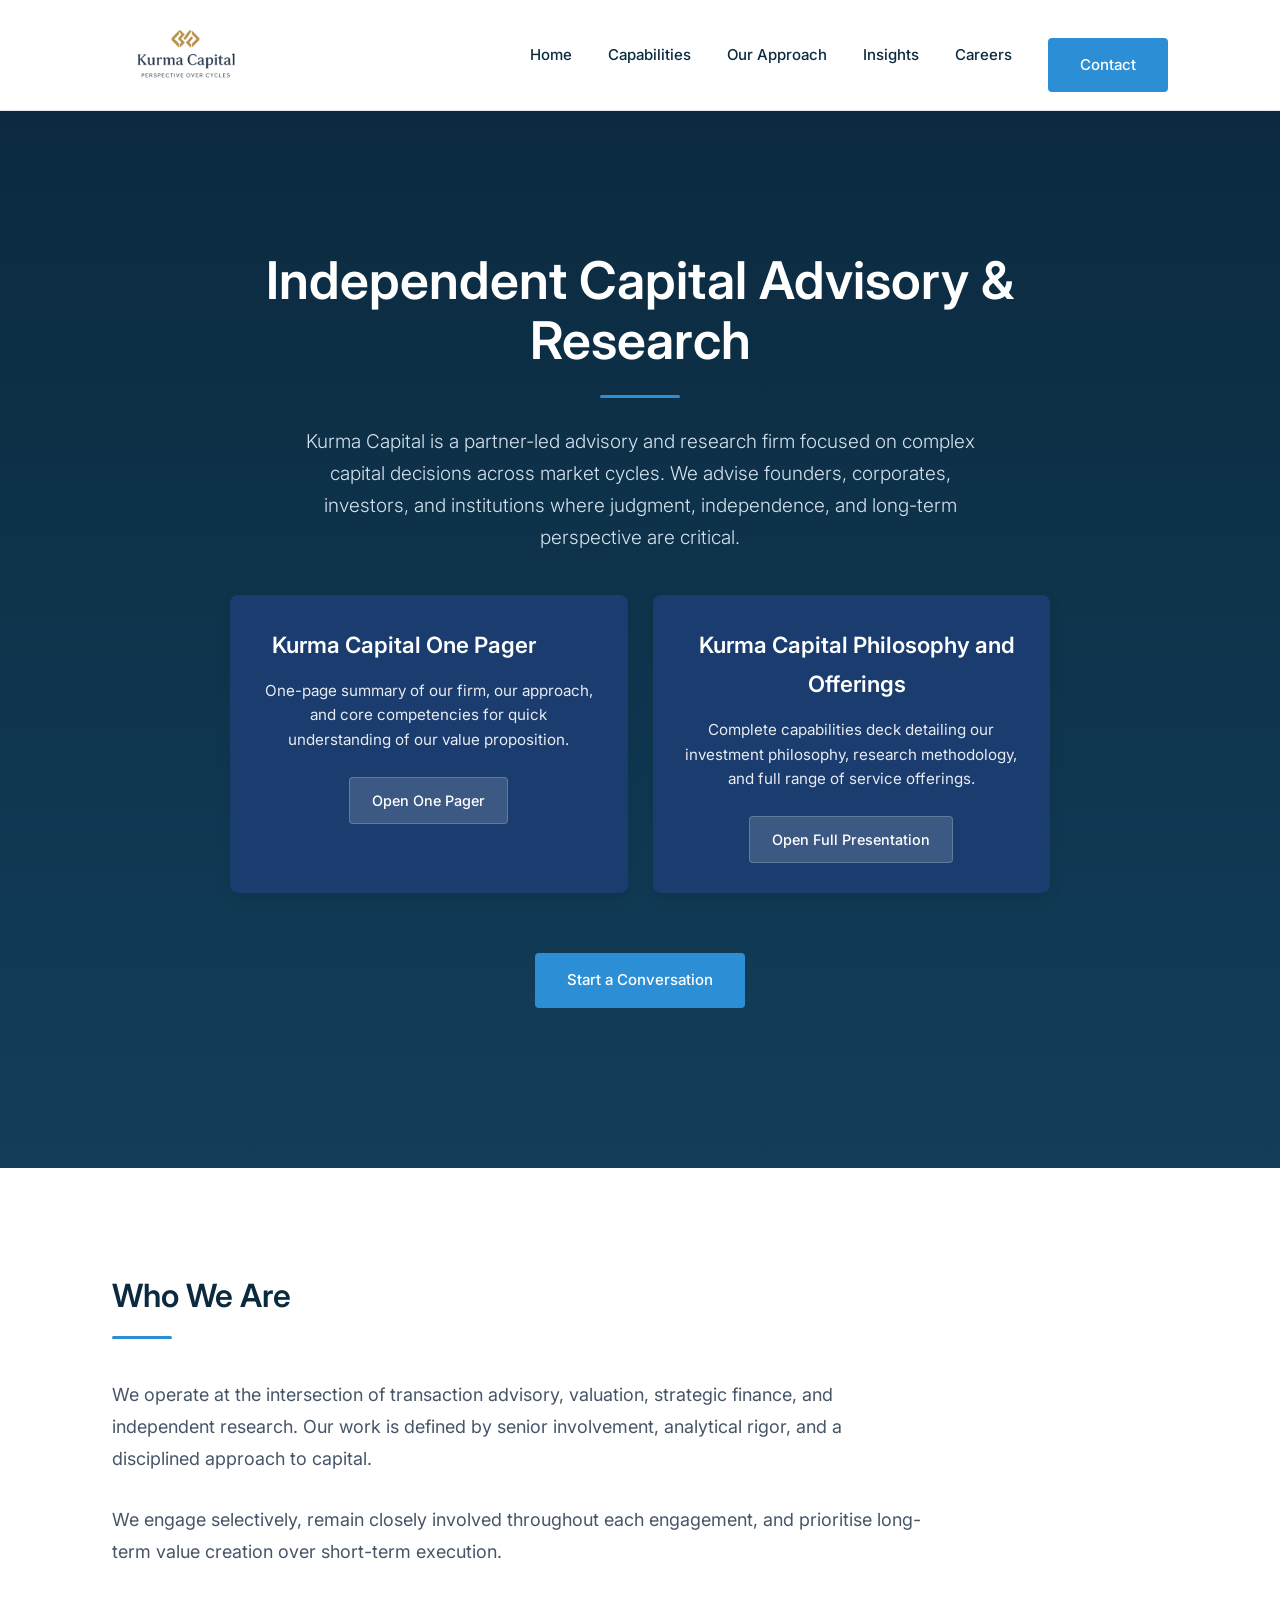
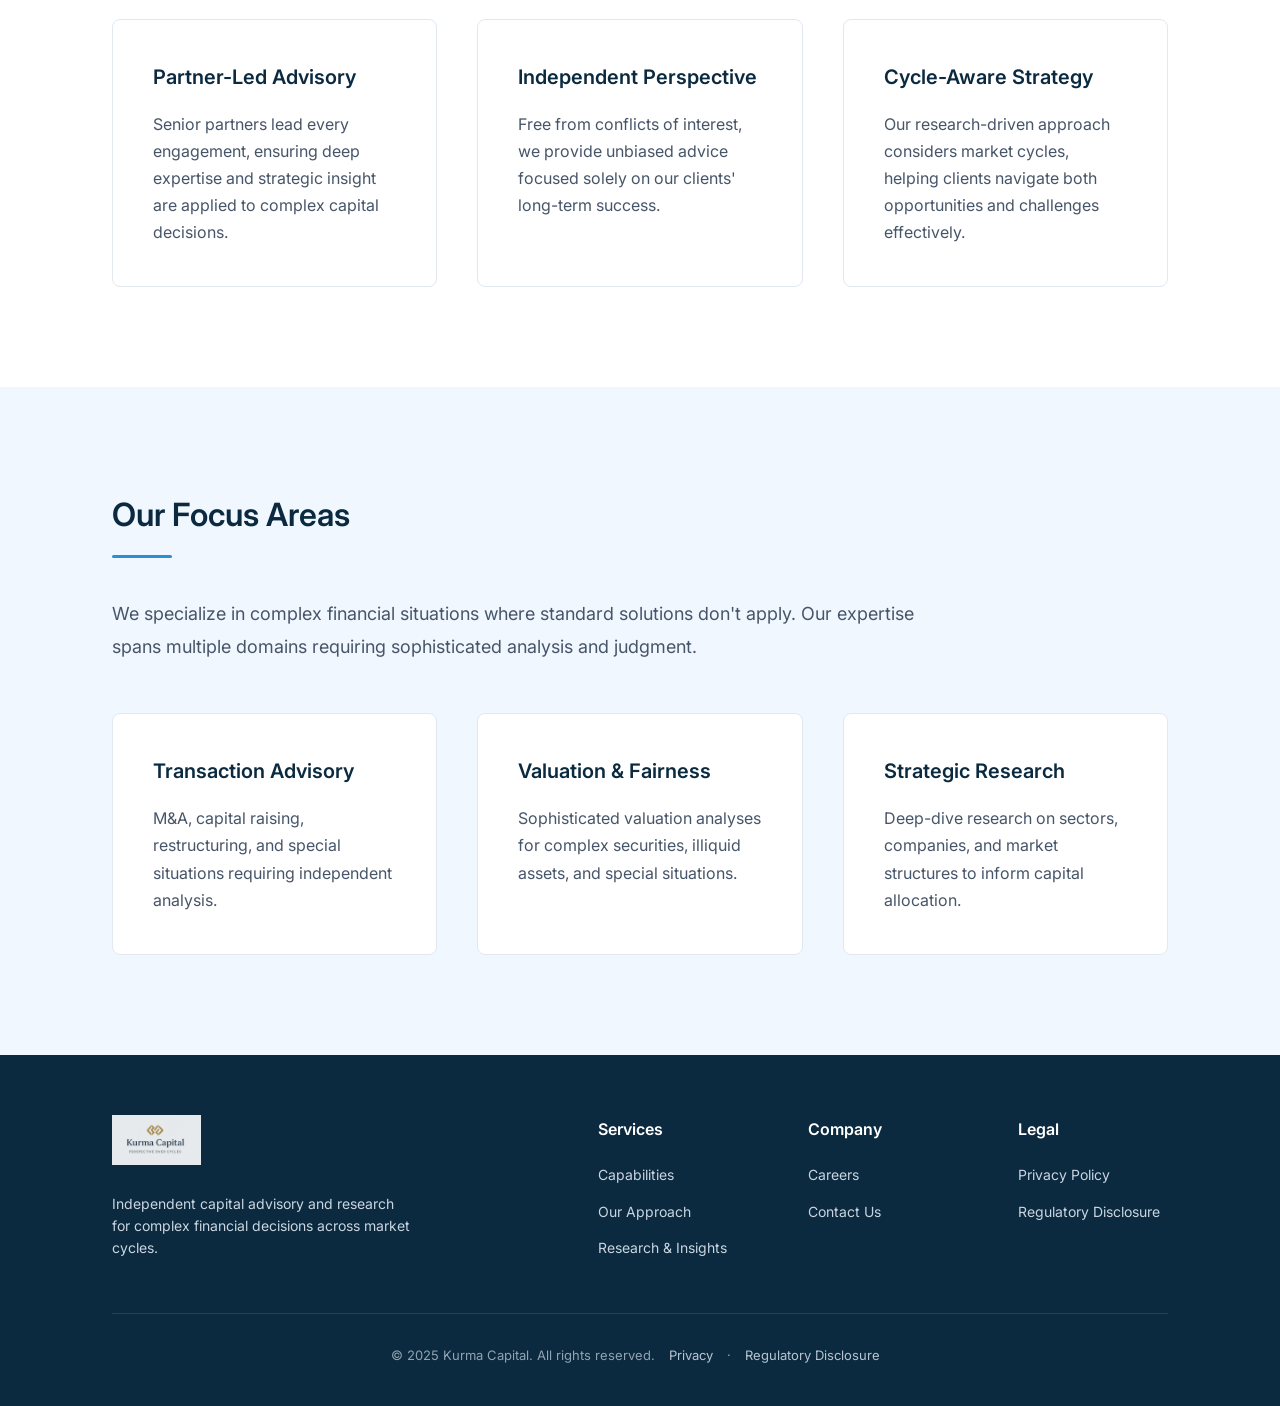
==== commit 9074554b: "Update index.html" ====
--- a/index.html
+++ b/index.html
@@ -40,25 +40,35 @@
         investors, and institutions where judgment, independence, and long-term
         perspective are critical.
       </p>
-      <!-- PDF Downloads Section -->
-      <div class="pdf-downloads">
-        <div class="pdf-item">
-          <div class="pdf-icon">📄</div>
-          <div class="pdf-info">
-            <h4>Company Overview</h4>
-            <p>One-page summary of our firm</p>
-            <a href="KurmaCapital_Omegaper.pdf" class="pdf-link" download>Download PDF</a>
+      <!-- REPLACE THE EXISTING PDF DOWNLOADS SECTION WITH THIS NEW CODE -->
+      <div class="pdf-boxes-section">
+        <div class="pdf-boxes-container">
+          <!-- Box 1: Kurma Capital One Pager -->
+          <div class="pdf-blue-box" onclick="window.open('KurmaCapital_Omegaper.pdf', '_blank')">
+            <div class="box-title">
+              <div class="box-icon"><i class="fas fa-file-alt"></i></div>
+              Kurma Capital One Pager
+            </div>
+            <div class="box-content">
+              One-page summary of our firm, our approach, and core competencies for quick understanding of our value proposition.
+            </div>
+            <a class="box-link" href="KurmaCapital_Omegaper.pdf" target="_blank">Open One Pager</a>
           </div>
-        </div>
-        <div class="pdf-item">
-          <div class="pdf-icon">📊</div>
-          <div class="pdf-info">
-            <h4>Detailed Presentation</h4>
-            <p>Complete capabilities deck</p>
-            <a href="Kurma_Capital_Perspective_Over_Cycles.pdf" class="pdf-link" download>Download PDF</a>
+          
+          <!-- Box 2: Kurma Capital Philosophy and Offerings -->
+          <div class="pdf-blue-box" onclick="window.open('Kurma_Capital_Perspective_Over_Cycles.pdf', '_blank')">
+            <div class="box-title">
+              <div class="box-icon"><i class="fas fa-chart-line"></i></div>
+              Kurma Capital Philosophy and Offerings
+            </div>
+            <div class="box-content">
+              Complete capabilities deck detailing our investment philosophy, research methodology, and full range of service offerings.
+            </div>
+            <a class="box-link" href="Kurma_Capital_Perspective_Over_Cycles.pdf" target="_blank">Open Full Presentation</a>
           </div>
         </div>
       </div>
+      <!-- END OF NEW PDF BOXES SECTION -->
       
       <a href="contact.html" class="cta-button">Start a Conversation</a>
     </div>
--- a/style-ib-blue.css
+++ b/style-ib-blue.css
@@ -1529,3 +1529,115 @@
     font-size: 14px;
   }
 }
+
+
+
+
+
+
+/* PDF Boxes Styles for Kurma Capital */
+
+.pdf-boxes-section {
+    margin: 40px 0;
+}
+
+.pdf-boxes-container {
+    display: flex;
+    flex-wrap: wrap;
+    gap: 25px;
+    justify-content: center;
+    margin: 30px 0 40px;
+}
+
+.pdf-blue-box {
+    background-color: #1a3c6e;
+    color: white;
+    border-radius: 8px;
+    padding: 30px;
+    flex: 1;
+    min-width: 280px;
+    max-width: 480px;
+    box-shadow: 0 5px 15px rgba(0, 0, 0, 0.08);
+    transition: transform 0.3s ease, box-shadow 0.3s ease;
+    cursor: pointer;
+}
+
+.pdf-blue-box:hover {
+    transform: translateY(-5px);
+    box-shadow: 0 10px 20px rgba(0, 0, 0, 0.12);
+}
+
+.pdf-blue-box .box-title {
+    font-size: 1.4rem;
+    margin-bottom: 15px;
+    display: flex;
+    align-items: center;
+    font-weight: 600;
+    font-family: 'Inter', sans-serif;
+}
+
+.pdf-blue-box .box-icon {
+    margin-right: 12px;
+    font-size: 1.3rem;
+    opacity: 0.9;
+}
+
+.pdf-blue-box .box-content {
+    font-size: 0.95rem;
+    margin-bottom: 25px;
+    opacity: 0.9;
+    line-height: 1.6;
+    font-family: 'Inter', sans-serif;
+    font-weight: 400;
+}
+
+.pdf-blue-box .box-link {
+    display: inline-block;
+    background-color: rgba(255, 255, 255, 0.15);
+    color: white;
+    padding: 10px 22px;
+    border-radius: 4px;
+    text-decoration: none;
+    font-weight: 500;
+    transition: background-color 0.3s ease;
+    border: 1px solid rgba(255, 255, 255, 0.2);
+    font-family: 'Inter', sans-serif;
+    font-size: 0.9rem;
+}
+
+.pdf-blue-box .box-link:hover {
+    background-color: rgba(255, 255, 255, 0.25);
+    text-decoration: none;
+}
+
+/* Responsive adjustments */
+@media (max-width: 768px) {
+    .pdf-boxes-container {
+        flex-direction: column;
+        align-items: center;
+    }
+    
+    .pdf-blue-box {
+        width: 100%;
+        max-width: 100%;
+    }
+    
+    .pdf-blue-box .box-title {
+        font-size: 1.3rem;
+    }
+}
+
+@media (max-width: 480px) {
+    .pdf-blue-box {
+        padding: 25px 20px;
+    }
+    
+    .pdf-blue-box .box-title {
+        font-size: 1.2rem;
+    }
+    
+    .pdf-blue-box .box-content {
+        font-size: 0.9rem;
+    }
+}
+}
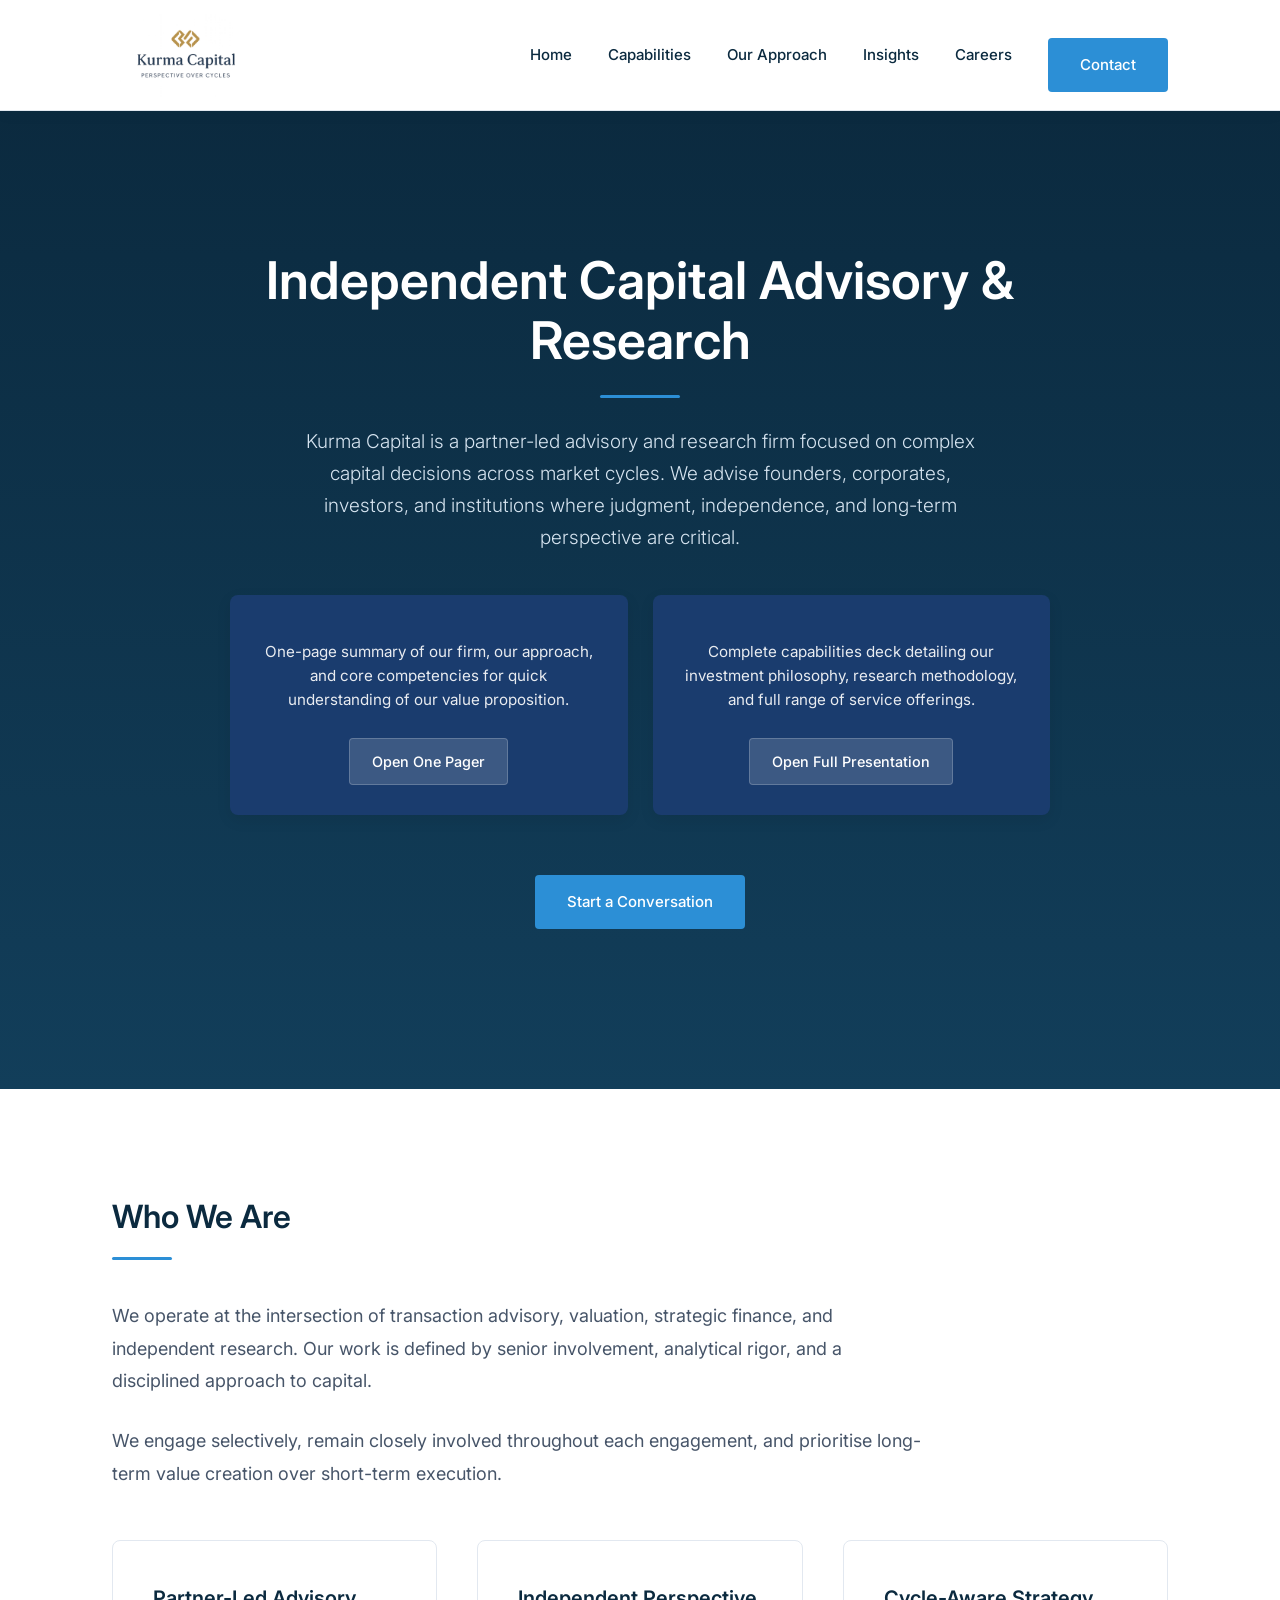
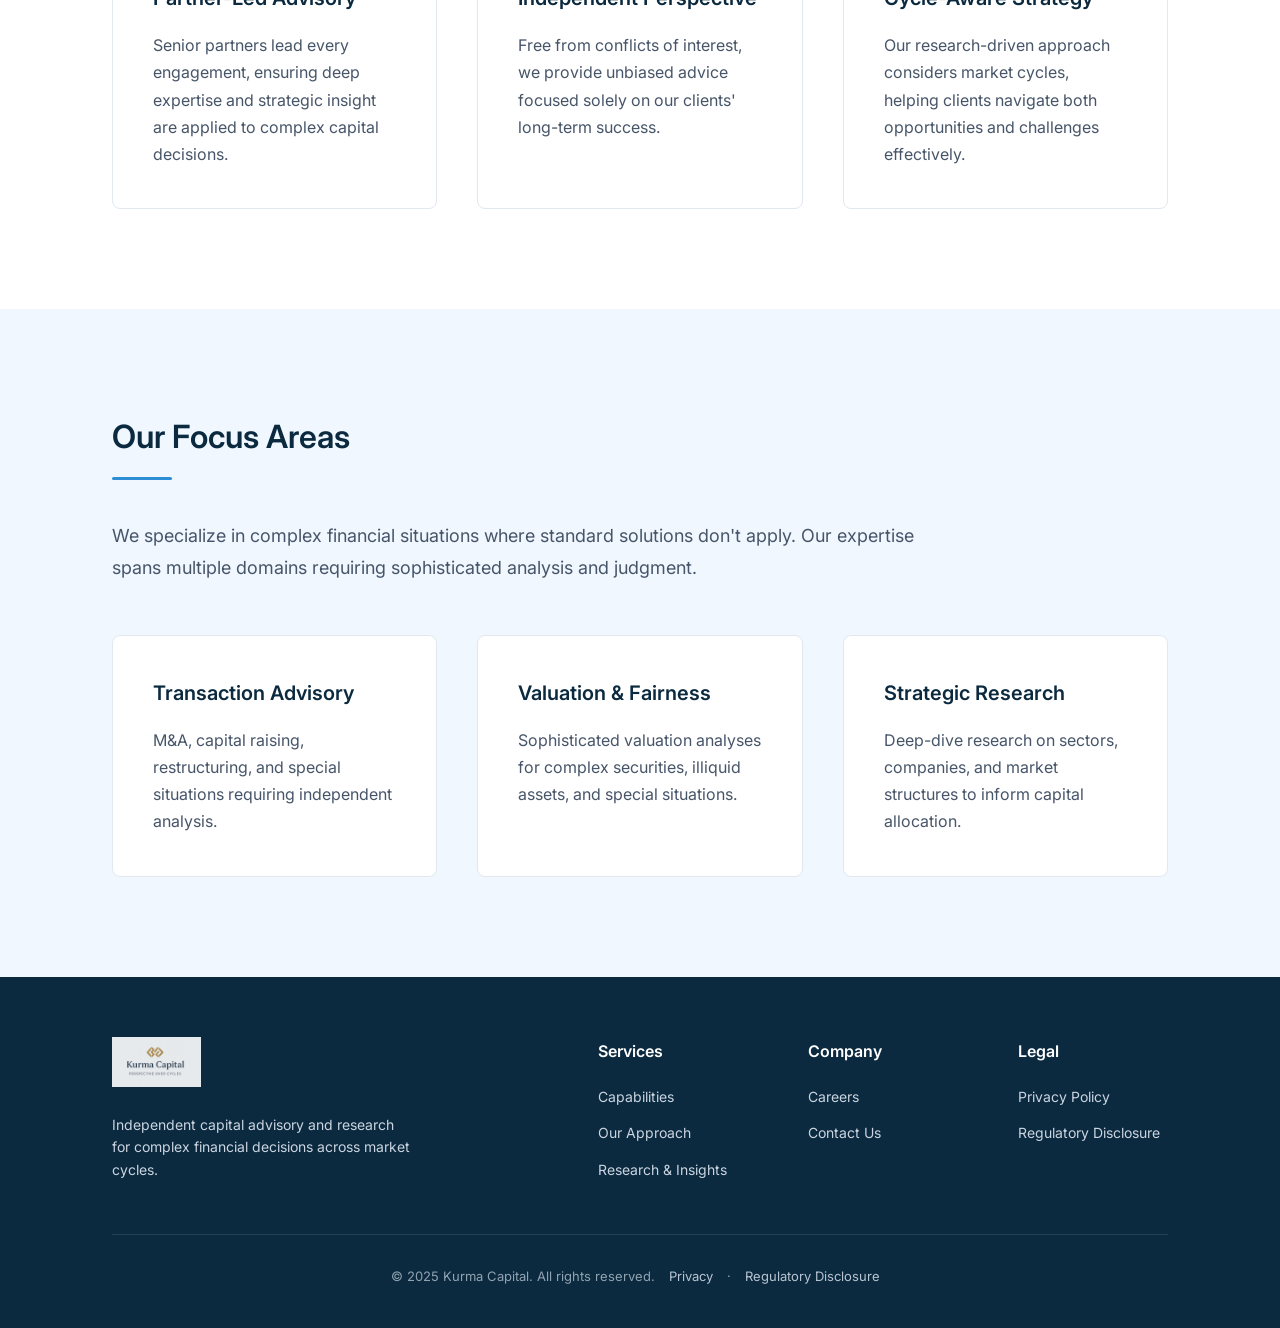
==== commit 8e270989: "Update index.html" ====
--- a/index.html
+++ b/index.html
@@ -44,10 +44,10 @@
       <div class="pdf-boxes-section">
         <div class="pdf-boxes-container">
           <!-- Box 1: Kurma Capital One Pager -->
-          <div class="pdf-blue-box" onclick="window.open('KurmaCapital_Omegaper.pdf', '_blank')">
+          <div class="pdf-blue-box" onclick="window.open('KurmaCapital_Onepager.pdf', '_blank')">
             <div class="box-title">
               <div class="box-icon"><i class="fas fa-file-alt"></i></div>
-              Kurma Capital One Pager
+
             </div>
             <div class="box-content">
               One-page summary of our firm, our approach, and core competencies for quick understanding of our value proposition.
@@ -59,7 +59,7 @@
           <div class="pdf-blue-box" onclick="window.open('Kurma_Capital_Perspective_Over_Cycles.pdf', '_blank')">
             <div class="box-title">
               <div class="box-icon"><i class="fas fa-chart-line"></i></div>
-              Kurma Capital Philosophy and Offerings
+
             </div>
             <div class="box-content">
               Complete capabilities deck detailing our investment philosophy, research methodology, and full range of service offerings.
--- a/style-ib-blue.css
+++ b/style-ib-blue.css
@@ -1641,3 +1641,113 @@
     }
 }
 }
+
+
+
+
+
+/* PDF Boxes Styles for Kurma Capital */
+
+.pdf-boxes-section {
+    margin: 40px 0;
+}
+
+.pdf-boxes-container {
+    display: flex;
+    flex-wrap: wrap;
+    gap: 25px;
+    justify-content: center;
+    margin: 30px 0 40px;
+}
+
+.pdf-blue-box {
+    background-color: #1a3c6e;
+    color: white;
+    border-radius: 8px;
+    padding: 30px;
+    flex: 1;
+    min-width: 280px;
+    max-width: 480px;
+    box-shadow: 0 5px 15px rgba(0, 0, 0, 0.08);
+    transition: transform 0.3s ease, box-shadow 0.3s ease;
+    cursor: pointer;
+}
+
+.pdf-blue-box:hover {
+    transform: translateY(-5px);
+    box-shadow: 0 10px 20px rgba(0, 0, 0, 0.12);
+}
+
+.pdf-blue-box .box-title {
+    font-size: 1.4rem;
+    margin-bottom: 15px;
+    display: flex;
+    align-items: center;
+    font-weight: 600;
+    font-family: 'Inter', sans-serif;
+}
+
+.pdf-blue-box .box-icon {
+    margin-right: 12px;
+    font-size: 1.3rem;
+    opacity: 0.9;
+}
+
+.pdf-blue-box .box-content {
+    font-size: 0.95rem;
+    margin-bottom: 25px;
+    opacity: 0.9;
+    line-height: 1.6;
+    font-family: 'Inter', sans-serif;
+    font-weight: 400;
+}
+
+.pdf-blue-box .box-link {
+    display: inline-block;
+    background-color: rgba(255, 255, 255, 0.15);
+    color: white;
+    padding: 10px 22px;
+    border-radius: 4px;
+    text-decoration: none;
+    font-weight: 500;
+    transition: background-color 0.3s ease;
+    border: 1px solid rgba(255, 255, 255, 0.2);
+    font-family: 'Inter', sans-serif;
+    font-size: 0.9rem;
+}
+
+.pdf-blue-box .box-link:hover {
+    background-color: rgba(255, 255, 255, 0.25);
+    text-decoration: none;
+}
+
+/* Responsive adjustments */
+@media (max-width: 768px) {
+    .pdf-boxes-container {
+        flex-direction: column;
+        align-items: center;
+    }
+    
+    .pdf-blue-box {
+        width: 100%;
+        max-width: 100%;
+    }
+    
+    .pdf-blue-box .box-title {
+        font-size: 1.3rem;
+    }
+}
+
+@media (max-width: 480px) {
+    .pdf-blue-box {
+        padding: 25px 20px;
+    }
+    
+    .pdf-blue-box .box-title {
+        font-size: 1.2rem;
+    }
+    
+    .pdf-blue-box .box-content {
+        font-size: 0.9rem;
+    }
+}
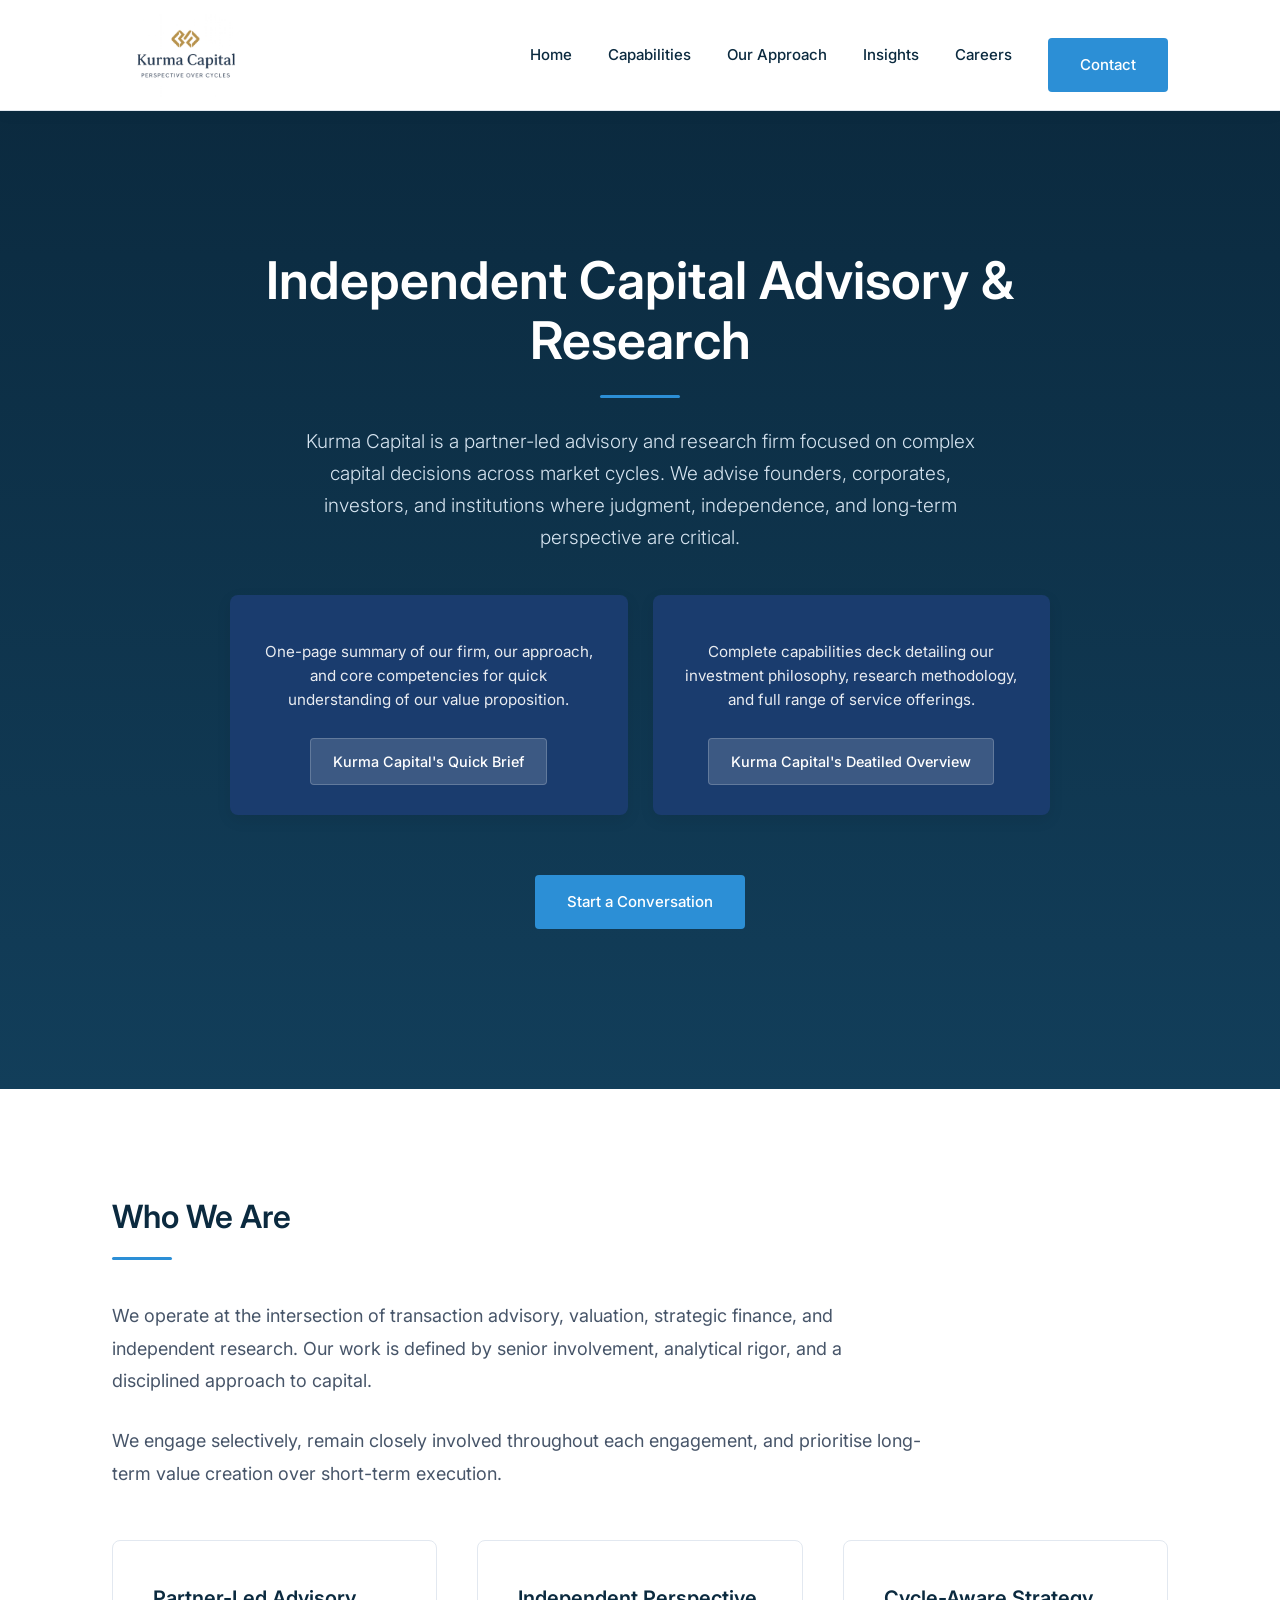
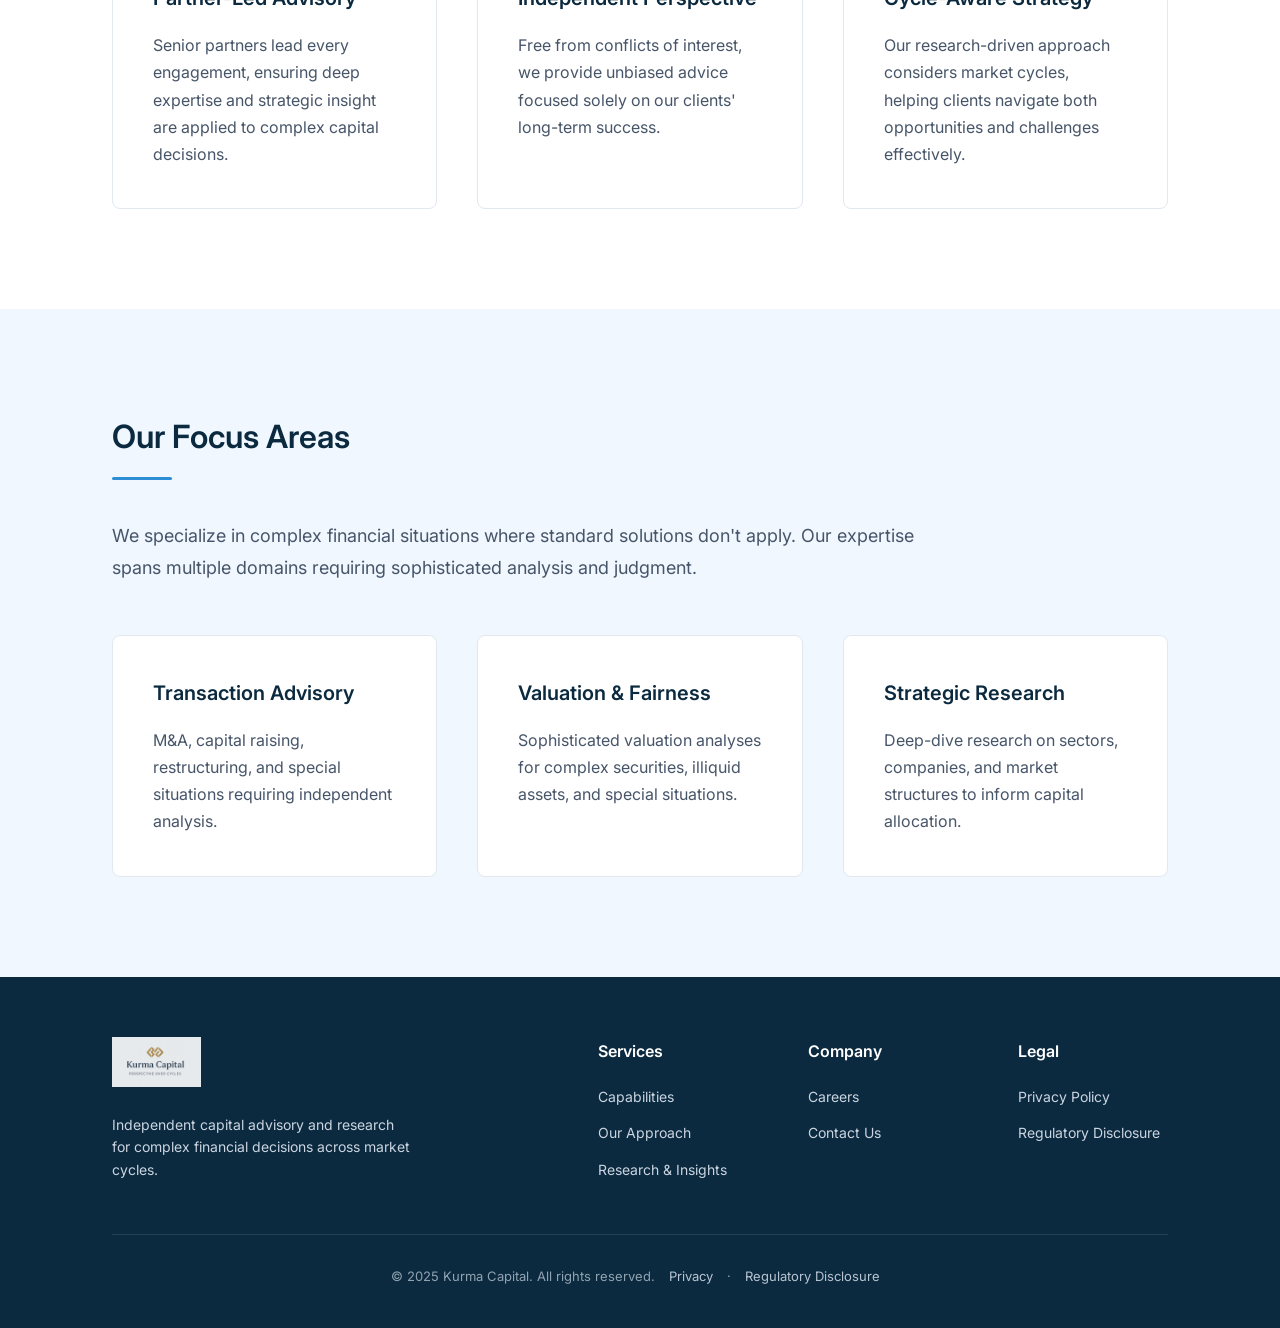
==== commit 17184a9c: "Update index.html" ====
--- a/index.html
+++ b/index.html
@@ -52,7 +52,7 @@
             <div class="box-content">
               One-page summary of our firm, our approach, and core competencies for quick understanding of our value proposition.
             </div>
-            <a class="box-link" href="KurmaCapital_Omegaper.pdf" target="_blank">Open One Pager</a>
+            <a class="box-link" href="KurmaCapital_Omegaper.pdf" target="_blank">Kurma Capital's Quick Brief</a>
           </div>
           
           <!-- Box 2: Kurma Capital Philosophy and Offerings -->
@@ -64,7 +64,7 @@
             <div class="box-content">
               Complete capabilities deck detailing our investment philosophy, research methodology, and full range of service offerings.
             </div>
-            <a class="box-link" href="Kurma_Capital_Perspective_Over_Cycles.pdf" target="_blank">Open Full Presentation</a>
+            <a class="box-link" href="Kurma_Capital_Perspective_Over_Cycles.pdf" target="_blank">Kurma Capital's Deatiled Overview</a>
           </div>
         </div>
       </div>
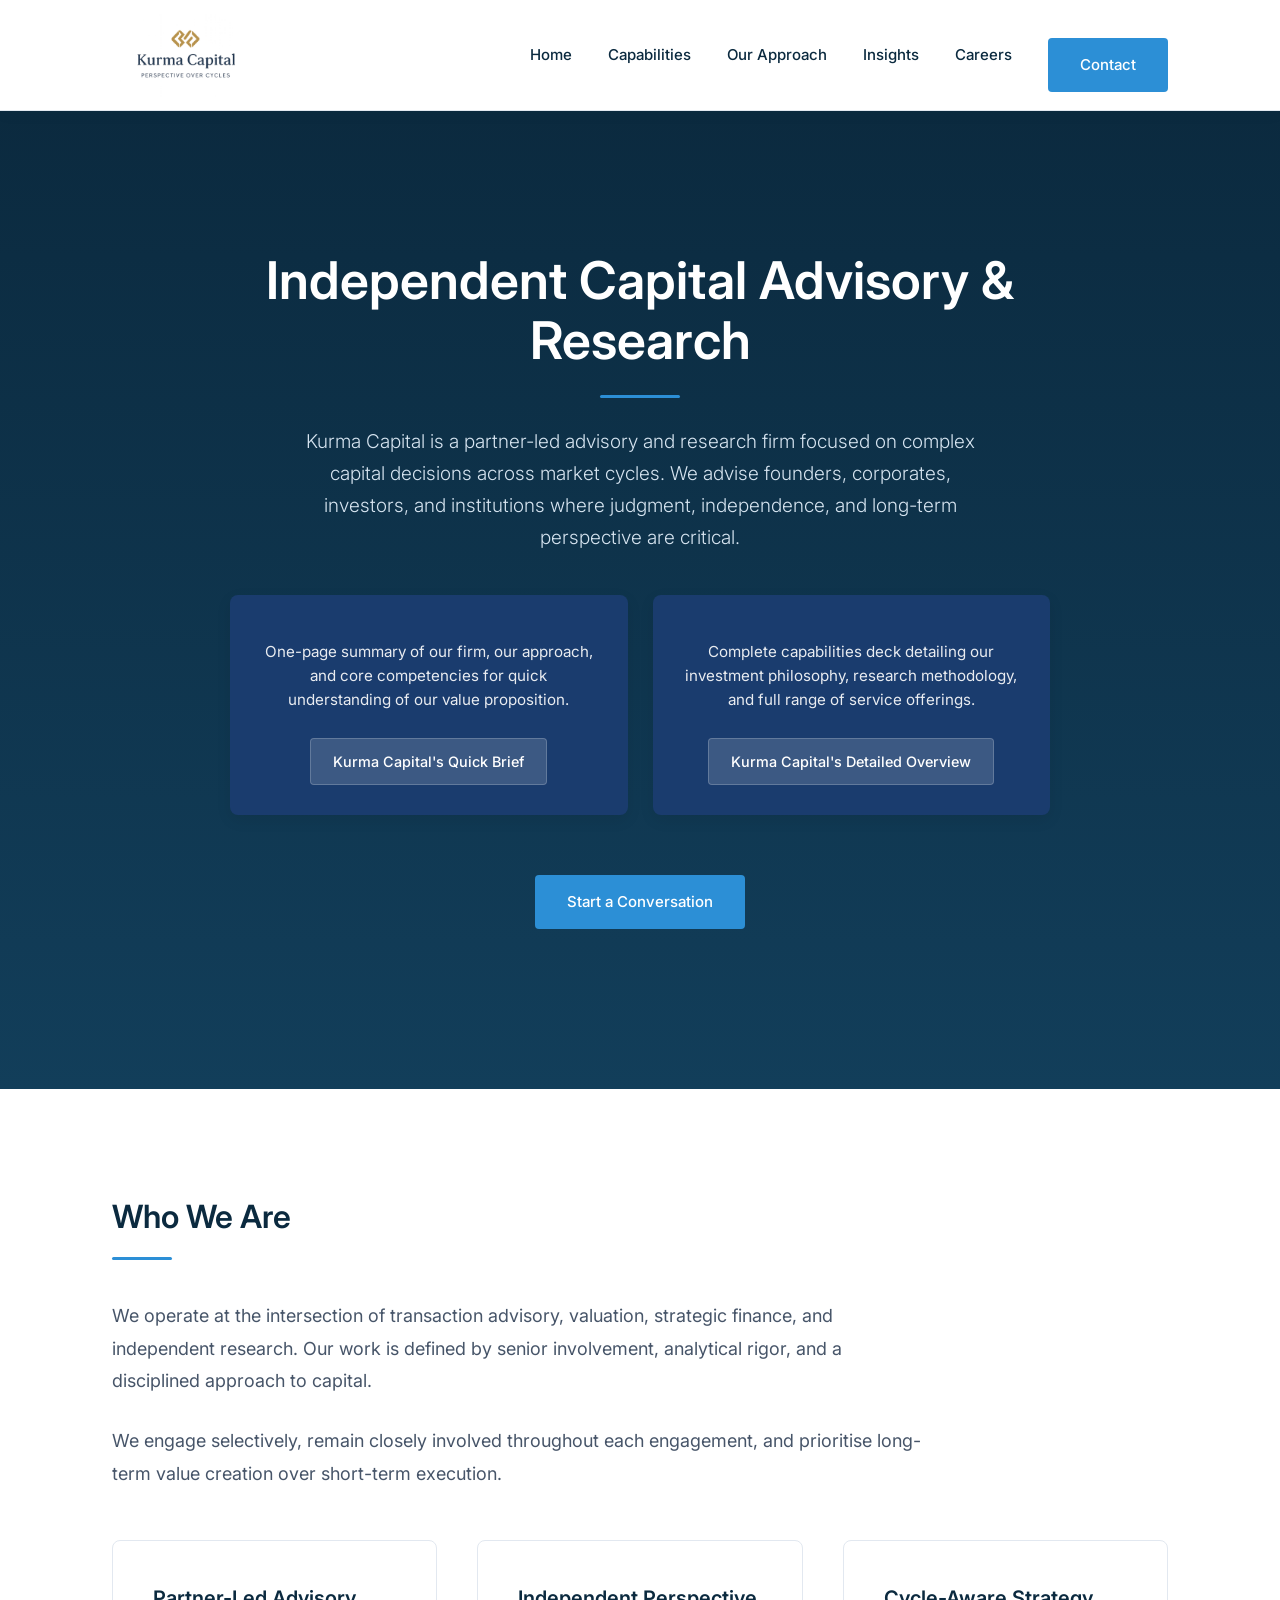
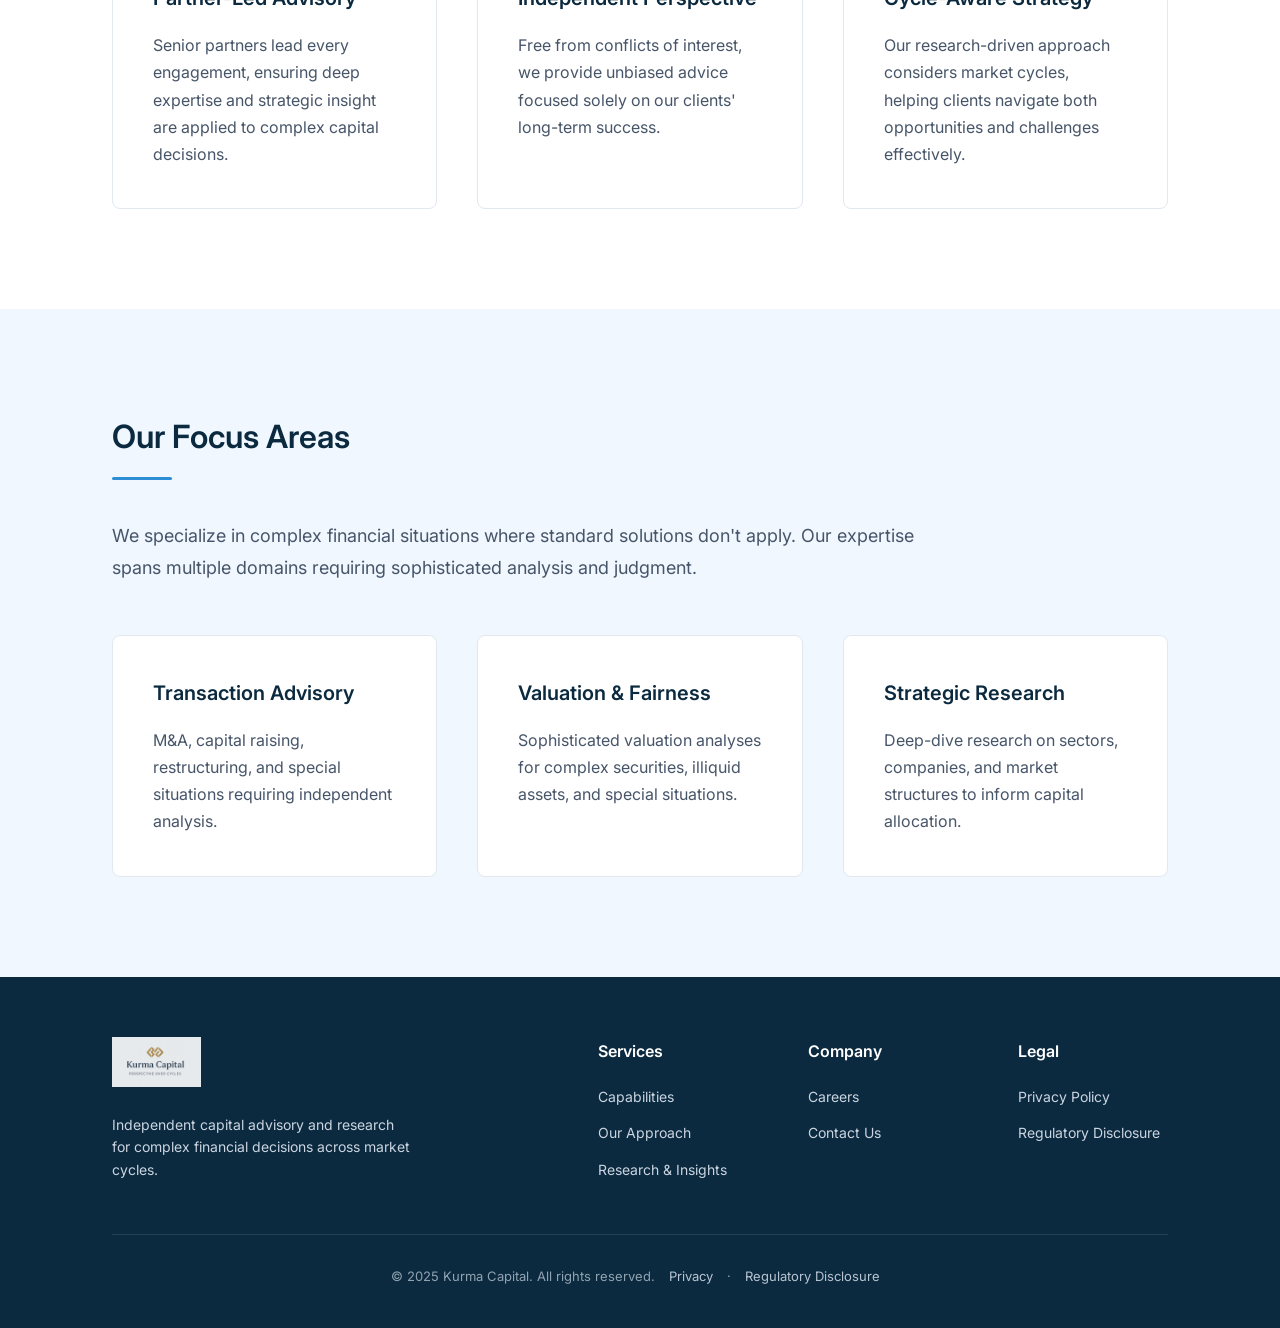
==== commit 0bf1eb69: "Update index.html" ====
--- a/index.html
+++ b/index.html
@@ -8,6 +8,8 @@
   <link rel="stylesheet" href="style-ib-blue.css">
   <link rel="preconnect" href="https://fonts.googleapis.com">
   <link rel="preconnect" href="https://fonts.gstatic.com" crossorigin>
+  <link rel="icon" href="/favicon.png" type="image/png">
+  <link rel="apple-touch-icon" href="/favicon.png">
   <link href="https://fonts.googleapis.com/css2?family=Inter:wght@300;400;500;600;700&display=swap" rel="stylesheet">
 </head>
 <body>
@@ -64,7 +66,7 @@
             <div class="box-content">
               Complete capabilities deck detailing our investment philosophy, research methodology, and full range of service offerings.
             </div>
-            <a class="box-link" href="Kurma_Capital_Perspective_Over_Cycles.pdf" target="_blank">Kurma Capital's Deatiled Overview</a>
+            <a class="box-link" href="Kurma_Capital_Perspective_Over_Cycles.pdf" target="_blank">Kurma Capital's Detailed Overview</a>
           </div>
         </div>
       </div>
